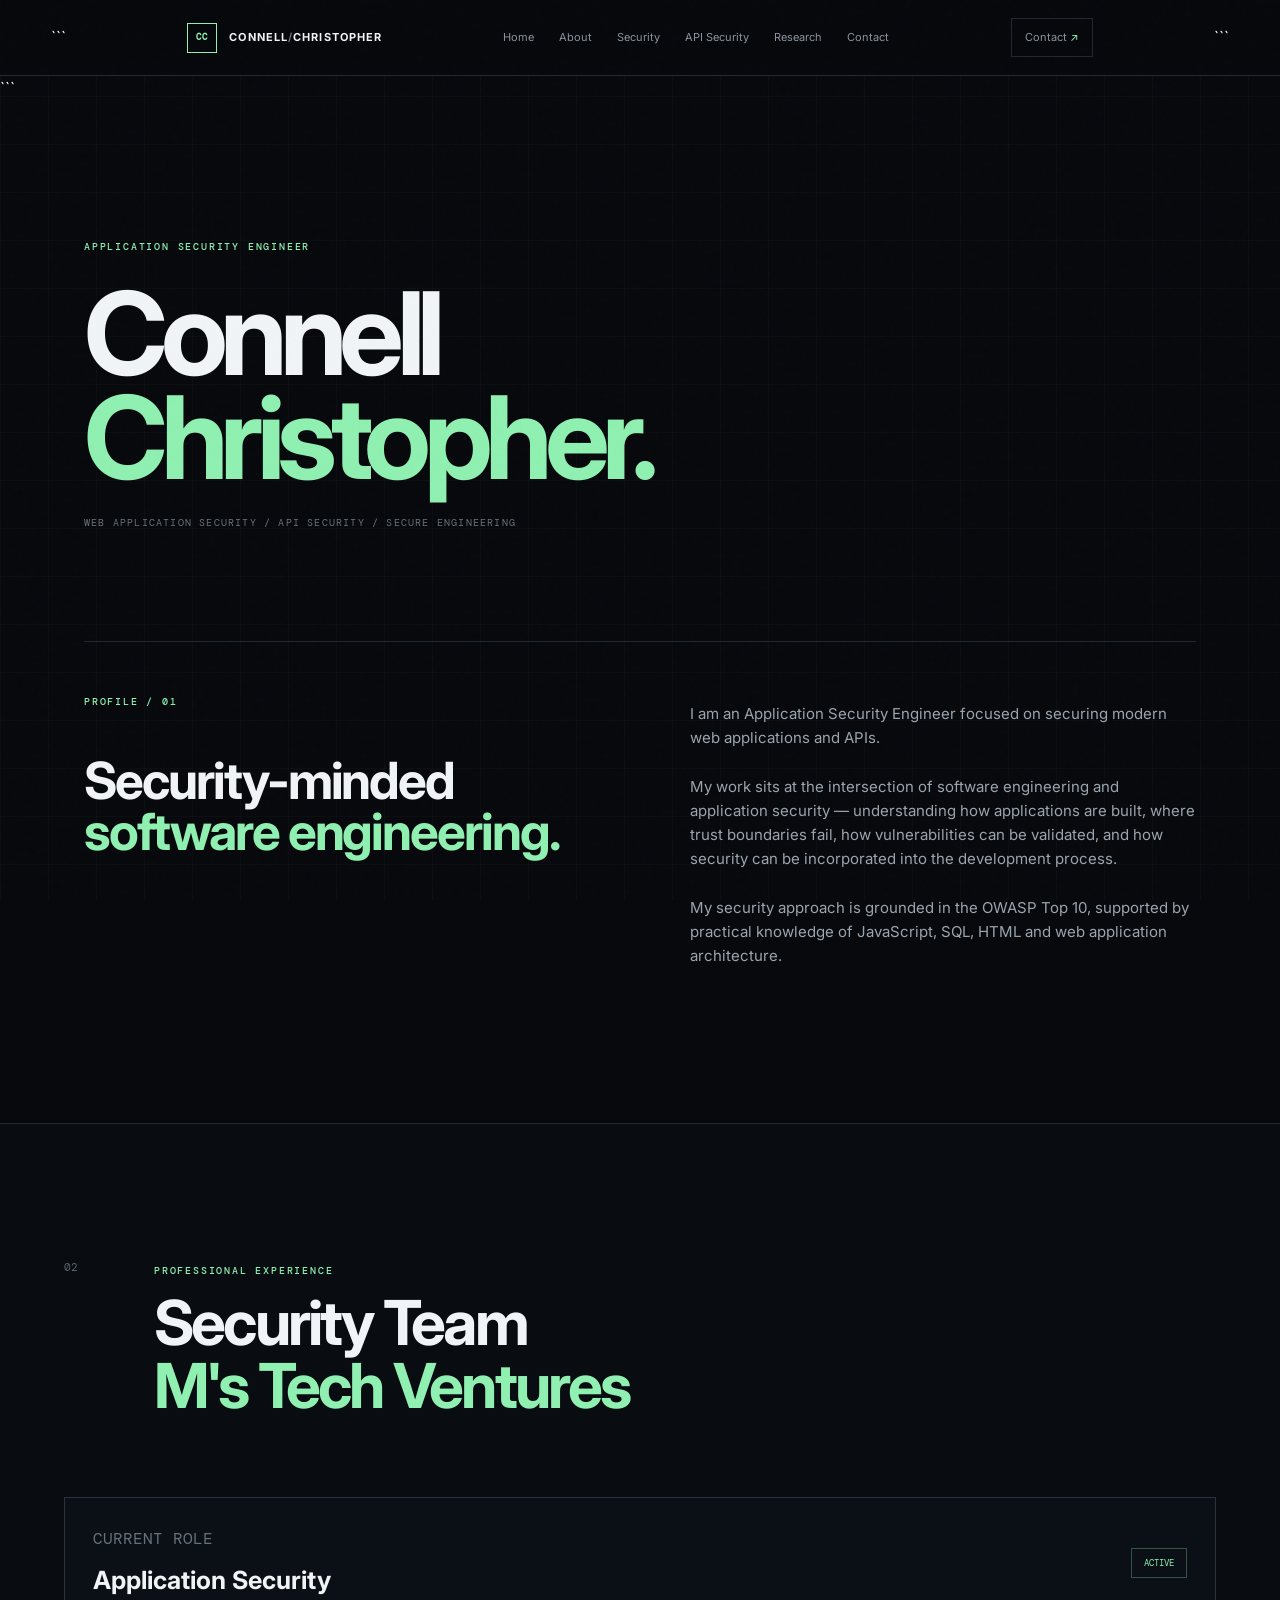
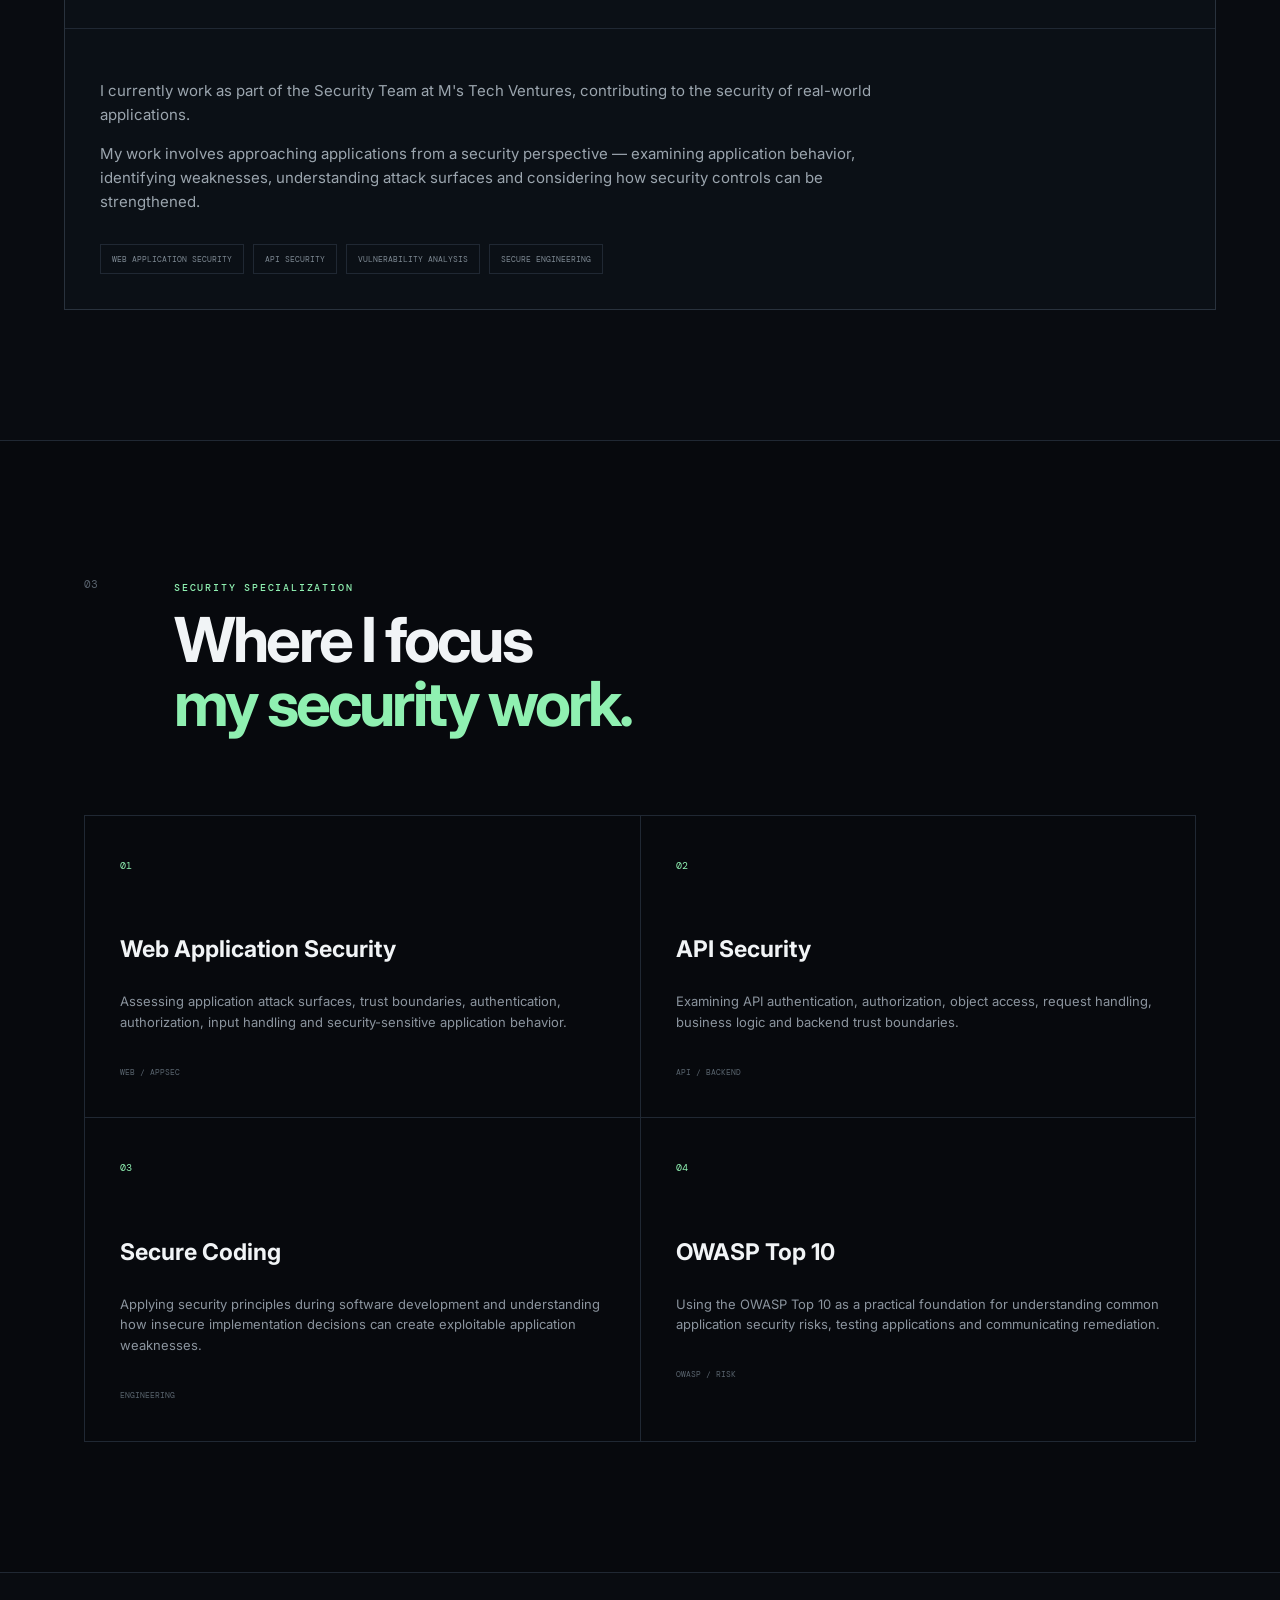
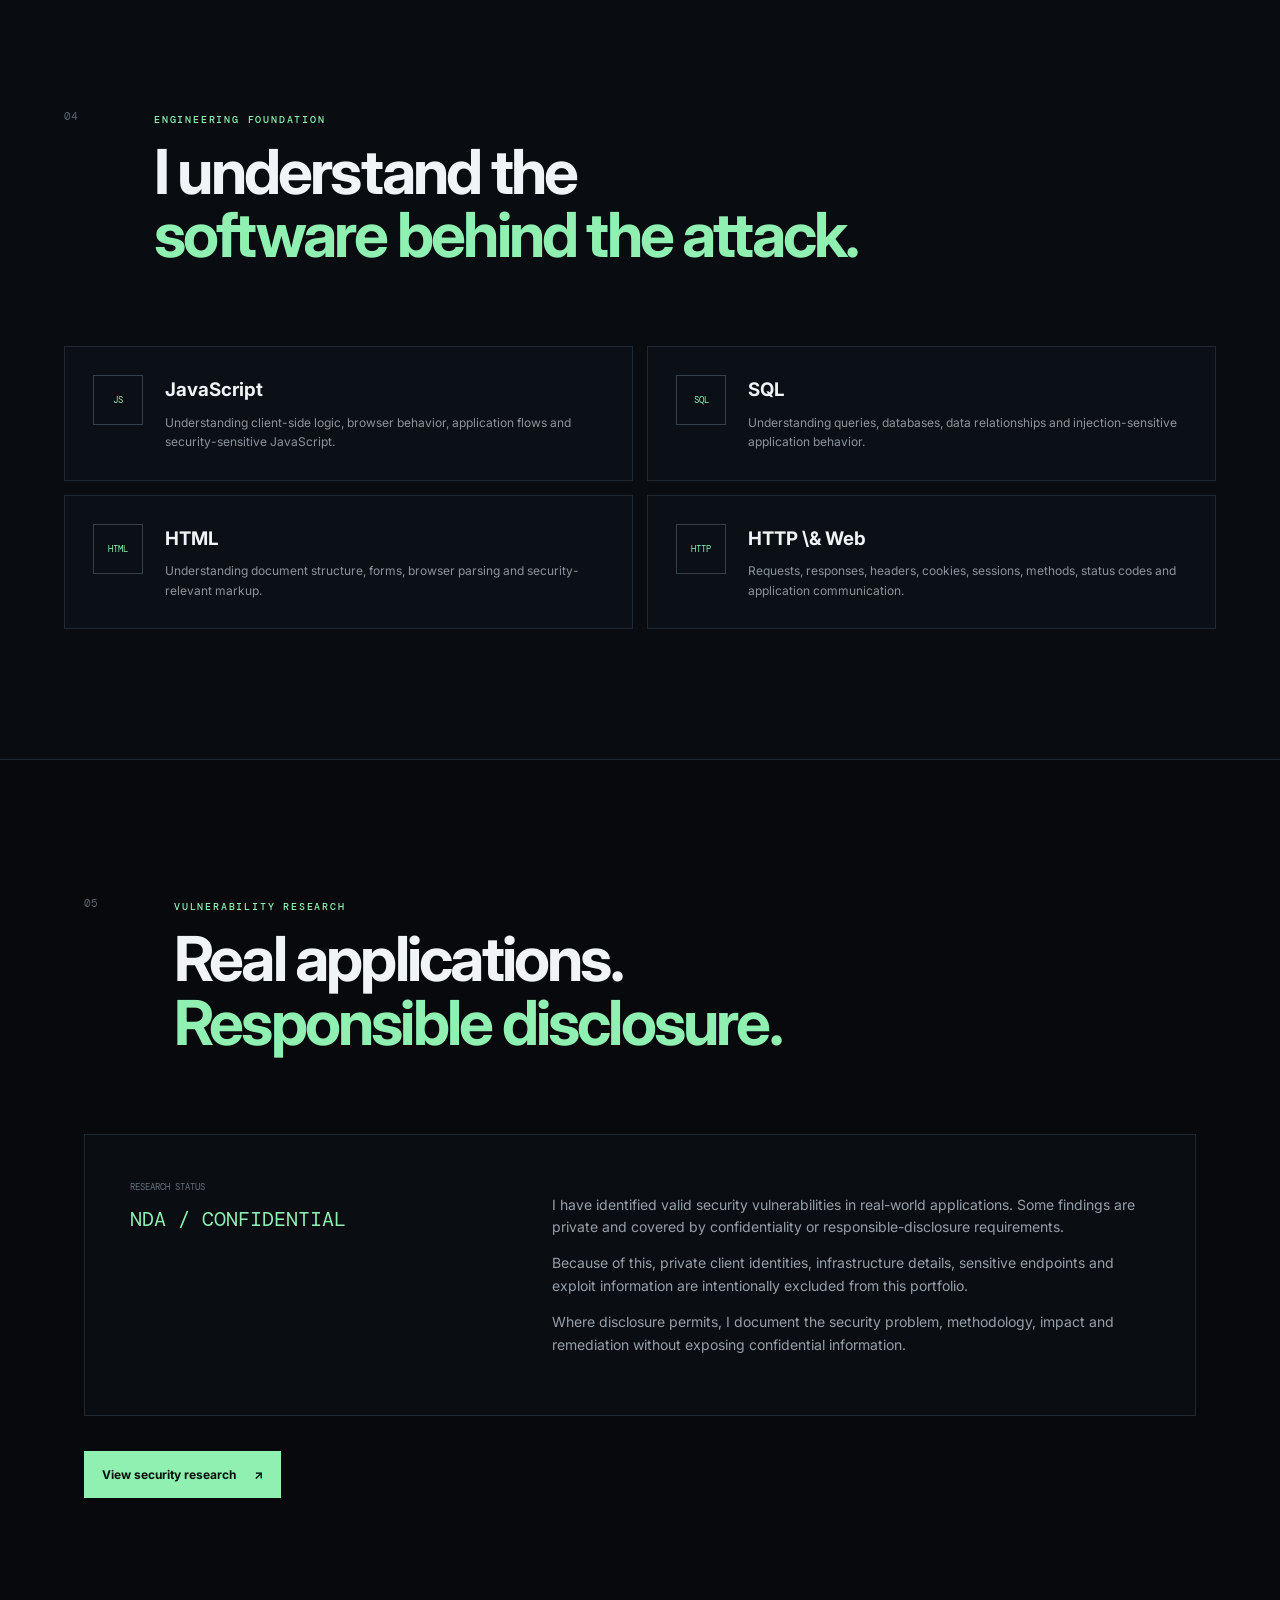
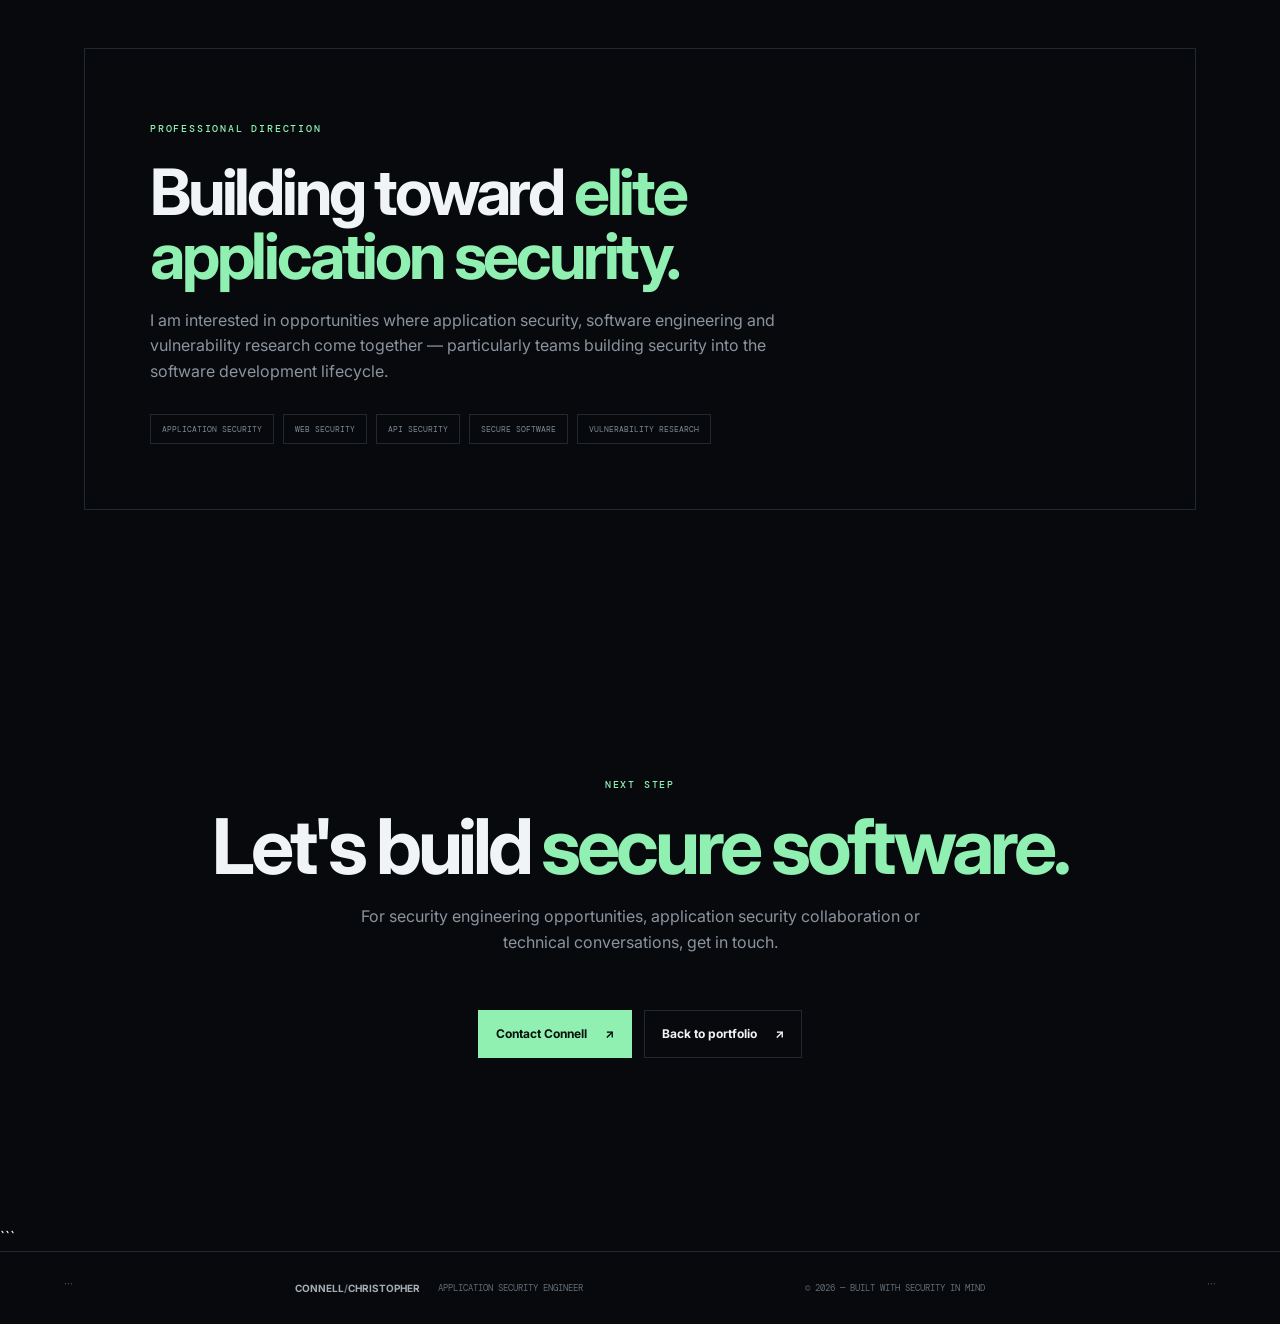
==== about/index.html @ 9f73f706 "Add about page for Connell Christopher This commit adds a new HTML file for the about page, detailin" ====
<!DOCTYPE html>



<html lang="en">

<head>

&#x20; <meta charset="UTF-8">

&#x20; <meta name="viewport" content="width=device-width, initial-scale=1.0">



<meta name="description"

&#x20;    content="Connell Christopher — Application Security Engineer focused on Web Application Security, API Security and Secure Software Engineering.">



&#x20; <title>About — Connell Christopher | Application Security Engineer</title>



&#x20; <link rel="preconnect" href="https://fonts.googleapis.com">

&#x20; <link rel="preconnect" href="https://fonts.gstatic.com" crossorigin>



&#x20; <link href="https://fonts.googleapis.com/css2?family=DM+Mono:wght@400;500\&family=Inter:wght@400;500;600;700;800\&display=swap" rel="stylesheet">



&#x20; <link rel="stylesheet" href="../styles.css">

</head>



<body>



&#x20; <div class="noise"></div>



&#x20; <!-- NAVIGATION -->



&#x20; <header class="nav">



```

<a class="brand" href="../">

&#x20; <span class="brand-mark">CC</span>



&#x20; <span>

&#x20;   CONNELL<span class="muted">/</span>CHRISTOPHER

&#x20; </span>

</a>



<nav>

&#x20; <a href="../">Home</a>

&#x20; <a href="/about/">About</a>

&#x20; <a href="../#security">Security</a>

&#x20; <a href="../#api">API Security</a>

&#x20; <a href="../#research">Research</a>

&#x20; <a href="../#contact">Contact</a>

</nav>



<a class="nav-cta" href="../#contact">

&#x20; Contact <span>↗</span>

</a>

```



&#x20; </header>



&#x20; <main>



```

<!-- PROFILE HERO -->



<section class="section profile-hero">



&#x20; <div class="profile-heading">



&#x20;   <span class="eyebrow">

&#x20;     APPLICATION SECURITY ENGINEER

&#x20;   </span>



&#x20;   <h1>

&#x20;     Connell

&#x20;     <em>Christopher.</em>

&#x20;   </h1>



&#x20;   <p class="profile-role mono">

&#x20;     WEB APPLICATION SECURITY / API SECURITY / SECURE ENGINEERING

&#x20;   </p>



&#x20; </div>





&#x20; <div class="profile-introduction">



&#x20;   <div>

&#x20;     <span class="eyebrow">PROFILE / 01</span>



&#x20;     <h2>

&#x20;       Security-minded

&#x20;       <em>software engineering.</em>

&#x20;     </h2>

&#x20;   </div>



&#x20;   <div class="profile-copy">



&#x20;     <p>

&#x20;       I am an Application Security Engineer focused on

&#x20;       securing modern web applications and APIs.

&#x20;     </p>



&#x20;     <p>

&#x20;       My work sits at the intersection of software engineering

&#x20;       and application security — understanding how applications

&#x20;       are built, where trust boundaries fail, how vulnerabilities

&#x20;       can be validated, and how security can be incorporated

&#x20;       into the development process.

&#x20;     </p>



&#x20;     <p>

&#x20;       My security approach is grounded in the OWASP Top 10,

&#x20;       supported by practical knowledge of JavaScript, SQL,

&#x20;       HTML and web application architecture.

&#x20;     </p>



&#x20;   </div>



&#x20; </div>



</section>





<!-- CURRENT ROLE -->



<section class="section profile-dark">



&#x20; <div class="section-head">



&#x20;   <span class="section-number">02</span>



&#x20;   <div>



&#x20;     <p class="eyebrow">

&#x20;       PROFESSIONAL EXPERIENCE

&#x20;     </p>



&#x20;     <h2>

&#x20;       Security Team

&#x20;       <br>

&#x20;       <em>M's Tech Ventures</em>

&#x20;     </h2>



&#x20;   </div>



&#x20; </div>





&#x20; <div class="experience-card">



&#x20;   <div class="experience-top">



&#x20;     <div>



&#x20;       <span class="mono dim">

&#x20;         CURRENT ROLE

&#x20;       </span>



&#x20;       <h3>

&#x20;         Application Security

&#x20;       </h3>



&#x20;     </div>



&#x20;     <span class="status">

&#x20;       ACTIVE

&#x20;     </span>



&#x20;   </div>





&#x20;   <div class="experience-content">



&#x20;     <p>

&#x20;       I currently work as part of the Security Team at

&#x20;       M's Tech Ventures, contributing to the security of

&#x20;       real-world applications.

&#x20;     </p>



&#x20;     <p>

&#x20;       My work involves approaching applications from a

&#x20;       security perspective — examining application behavior,

&#x20;       identifying weaknesses, understanding attack surfaces

&#x20;       and considering how security controls can be strengthened.

&#x20;     </p>



&#x20;     <div class="experience-focus">



&#x20;       <span>WEB APPLICATION SECURITY</span>

&#x20;       <span>API SECURITY</span>

&#x20;       <span>VULNERABILITY ANALYSIS</span>

&#x20;       <span>SECURE ENGINEERING</span>



&#x20;     </div>



&#x20;   </div>



&#x20; </div>



</section>





<!-- SECURITY FOCUS -->



<section class="section">



&#x20; <div class="section-head">



&#x20;   <span class="section-number">03</span>



&#x20;   <div>



&#x20;     <p class="eyebrow">

&#x20;       SECURITY SPECIALIZATION

&#x20;     </p>



&#x20;     <h2>

&#x20;       Where I focus

&#x20;       <br>

&#x20;       <em>my security work.</em>

&#x20;     </h2>



&#x20;   </div>



&#x20; </div>





&#x20; <div class="focus-grid">



&#x20;   <article class="focus-card">



&#x20;     <span class="focus-number">01</span>



&#x20;     <h3>

&#x20;       Web Application Security

&#x20;     </h3>



&#x20;     <p>

&#x20;       Assessing application attack surfaces, trust boundaries,

&#x20;       authentication, authorization, input handling and

&#x20;       security-sensitive application behavior.

&#x20;     </p>



&#x20;     <span class="mono focus-tag">

&#x20;       WEB / APPSEC

&#x20;     </span>



&#x20;   </article>





&#x20;   <article class="focus-card">



&#x20;     <span class="focus-number">02</span>



&#x20;     <h3>

&#x20;       API Security

&#x20;     </h3>



&#x20;     <p>

&#x20;       Examining API authentication, authorization,

&#x20;       object access, request handling, business logic

&#x20;       and backend trust boundaries.

&#x20;     </p>



&#x20;     <span class="mono focus-tag">

&#x20;       API / BACKEND

&#x20;     </span>



&#x20;   </article>





&#x20;   <article class="focus-card">



&#x20;     <span class="focus-number">03</span>



&#x20;     <h3>

&#x20;       Secure Coding

&#x20;     </h3>



&#x20;     <p>

&#x20;       Applying security principles during software development

&#x20;       and understanding how insecure implementation decisions

&#x20;       can create exploitable application weaknesses.

&#x20;     </p>



&#x20;     <span class="mono focus-tag">

&#x20;       ENGINEERING

&#x20;     </span>



&#x20;   </article>





&#x20;   <article class="focus-card">



&#x20;     <span class="focus-number">04</span>



&#x20;     <h3>

&#x20;       OWASP Top 10

&#x20;     </h3>



&#x20;     <p>

&#x20;       Using the OWASP Top 10 as a practical foundation for

&#x20;       understanding common application security risks,

&#x20;       testing applications and communicating remediation.

&#x20;     </p>



&#x20;     <span class="mono focus-tag">

&#x20;       OWASP / RISK

&#x20;     </span>



&#x20;   </article>



&#x20; </div>



</section>





<!-- ENGINEERING FOUNDATION -->



<section class="section profile-dark">



&#x20; <div class="section-head">



&#x20;   <span class="section-number">04</span>



&#x20;   <div>



&#x20;     <p class="eyebrow">

&#x20;       ENGINEERING FOUNDATION

&#x20;     </p>



&#x20;     <h2>

&#x20;       I understand the

&#x20;       <br>

&#x20;       <em>software behind the attack.</em>

&#x20;     </h2>



&#x20;   </div>



&#x20; </div>





&#x20; <div class="technology-grid">



&#x20;   <div class="technology">



&#x20;     <span class="technology-icon">

&#x20;       JS

&#x20;     </span>



&#x20;     <div>



&#x20;       <h3>JavaScript</h3>



&#x20;       <p>

&#x20;         Understanding client-side logic, browser behavior,

&#x20;         application flows and security-sensitive JavaScript.

&#x20;       </p>



&#x20;     </div>



&#x20;   </div>





&#x20;   <div class="technology">



&#x20;     <span class="technology-icon">

&#x20;       SQL

&#x20;     </span>



&#x20;     <div>



&#x20;       <h3>SQL</h3>



&#x20;       <p>

&#x20;         Understanding queries, databases, data relationships

&#x20;         and injection-sensitive application behavior.

&#x20;       </p>



&#x20;     </div>



&#x20;   </div>





&#x20;   <div class="technology">



&#x20;     <span class="technology-icon">

&#x20;       HTML

&#x20;     </span>



&#x20;     <div>



&#x20;       <h3>HTML</h3>



&#x20;       <p>

&#x20;         Understanding document structure, forms, browser

&#x20;         parsing and security-relevant markup.

&#x20;       </p>



&#x20;     </div>



&#x20;   </div>





&#x20;   <div class="technology">



&#x20;     <span class="technology-icon">

&#x20;       HTTP

&#x20;     </span>



&#x20;     <div>



&#x20;       <h3>HTTP \& Web</h3>



&#x20;       <p>

&#x20;         Requests, responses, headers, cookies, sessions,

&#x20;         methods, status codes and application communication.

&#x20;       </p>



&#x20;     </div>



&#x20;   </div>



&#x20; </div>



</section>





<!-- SECURITY RESEARCH -->



<section class="section">



&#x20; <div class="section-head">



&#x20;   <span class="section-number">05</span>



&#x20;   <div>



&#x20;     <p class="eyebrow">

&#x20;       VULNERABILITY RESEARCH

&#x20;     </p>



&#x20;     <h2>

&#x20;       Real applications.

&#x20;       <br>

&#x20;       <em>Responsible disclosure.</em>

&#x20;     </h2>



&#x20;   </div>



&#x20; </div>





&#x20; <div class="research-profile">



&#x20;   <div>



&#x20;     <span class="research-label mono">

&#x20;       RESEARCH STATUS

&#x20;     </span>



&#x20;     <strong>

&#x20;       NDA / CONFIDENTIAL

&#x20;     </strong>



&#x20;   </div>





&#x20;   <div>



&#x20;     <p>

&#x20;       I have identified valid security vulnerabilities in

&#x20;       real-world applications. Some findings are private and

&#x20;       covered by confidentiality or responsible-disclosure

&#x20;       requirements.

&#x20;     </p>



&#x20;     <p>

&#x20;       Because of this, private client identities, infrastructure

&#x20;       details, sensitive endpoints and exploit information are

&#x20;       intentionally excluded from this portfolio.

&#x20;     </p>



&#x20;     <p>

&#x20;       Where disclosure permits, I document the security problem,

&#x20;       methodology, impact and remediation without exposing

&#x20;       confidential information.

&#x20;     </p>



&#x20;   </div>



&#x20; </div>





&#x20; <a class="button primary" href="../#research">

&#x20;   View security research <span>↗</span>

&#x20; </a>



</section>





<!-- CAREER DIRECTION -->



<section class="section career-section">



&#x20; <div class="career-card">



&#x20;   <span class="eyebrow">

&#x20;     PROFESSIONAL DIRECTION

&#x20;   </span>



&#x20;   <h2>

&#x20;     Building toward

&#x20;     <em>elite application security.</em>

&#x20;   </h2>



&#x20;   <p>

&#x20;     I am interested in opportunities where application security,

&#x20;     software engineering and vulnerability research come together

&#x20;     — particularly teams building security into the software

&#x20;     development lifecycle.

&#x20;   </p>



&#x20;   <div class="career-tags">



&#x20;     <span>APPLICATION SECURITY</span>

&#x20;     <span>WEB SECURITY</span>

&#x20;     <span>API SECURITY</span>

&#x20;     <span>SECURE SOFTWARE</span>

&#x20;     <span>VULNERABILITY RESEARCH</span>



&#x20;   </div>



&#x20; </div>



</section>





<!-- CTA -->



<section class="section profile-contact">



&#x20; <span class="eyebrow">

&#x20;   NEXT STEP

&#x20; </span>



&#x20; <h2>

&#x20;   Let's build

&#x20;   <em>secure software.</em>

&#x20; </h2>



&#x20; <p>

&#x20;   For security engineering opportunities, application security

&#x20;   collaboration or technical conversations, get in touch.

&#x20; </p>



&#x20; <div class="contact-actions">



&#x20;   <a class="button primary" href="../#contact">

&#x20;     Contact Connell <span>↗</span>

&#x20;   </a>



&#x20;   <a class="button ghost" href="../">

&#x20;     Back to portfolio <span>↗</span>

&#x20;   </a>



&#x20; </div>



</section>

```



&#x20; </main>



&#x20; <footer class="footer">



```

<div>

&#x20; <strong>

&#x20;   CONNELL<span class="muted">/</span>CHRISTOPHER

&#x20; </strong>



&#x20; <span class="mono">

&#x20;   APPLICATION SECURITY ENGINEER

&#x20; </span>

</div>



<div class="mono">

&#x20; © 2026 — BUILT WITH SECURITY IN MIND

</div>

```



&#x20; </footer>



</body>

</html>
---- styles.css ----
:root {
    --bg:#07090d;
    --panel:#0c1016;
    --panel2:#10151d;
    --text:#f1f4f6;
    --muted:#8b949e;
    --line:#202833;
    --accent:#8ff0b1;
    --accent2:#b6a1ff;
    --max:1240px;
}

* {
    box-sizing:border-box;
}

html {
    scroll-behavior:smooth;
}

body {
    margin:0;
    background:var(--bg);
    color:var(--text);
    font-family:Inter,system-ui,sans-serif;
    line-height:1.6;
}

body:before {
    content:"";
    position:fixed;
    inset:0;
    background-image:linear-gradient(rgba(255,255,255,.025) 1px,transparent 1px),linear-gradient(90deg,rgba(255,255,255,.025) 1px,transparent 1px);
    background-size:48px 48px;
    pointer-events:none;
    z-index:-2;
}

.noise {
    position:fixed;
    inset:0;
    opacity:.025;
    pointer-events:none;
    z-index:20;
    background-image:url("data:image/svg+xml,%3Csvg viewBox='0 0 180 180' xmlns='http://www.w3.org/2000/svg'%3E%3Cfilter id='n'%3E%3CfeTurbulence type='fractalNoise' baseFrequency='.8' numOctaves='4' stitchTiles='stitch'/%3E%3C/filter%3E%3Crect width='100%25' height='100%25' filter='url(%23n)' opacity='.5'/%3E%3C/svg%3E");
}

.cursor-glow {
    position:fixed;
    width:420px;
    height:420px;
    border-radius:50%;
    background:radial-gradient(circle,rgba(143,240,177,.07),transparent 65%);
    pointer-events:none;
    transform:translate(-50%,-50%);
    z-index:-1;
}

.mono {
    font-family:"DM Mono",monospace;
}

.muted,.dim {
    color:#66717c;
}

.nav {
    height:76px;
    border-bottom:1px solid var(--line);
    display:flex;
    align-items:center;
    justify-content:space-between;
    padding:0 4vw;
    position:sticky;
    top:0;
    background:rgba(7,9,13,.82);
    backdrop-filter:blur(18px);
    z-index:10;
}

.brand {
    display:flex;
    align-items:center;
    gap:12px;
    color:var(--text);
    text-decoration:none;
    font-size:11px;
    letter-spacing:.1em;
    font-weight:700;
}

.brand-mark {
    display:grid;
    place-items:center;
    width:30px;
    height:30px;
    border:1px solid var(--accent);
    color:var(--accent);
    font-family:"DM Mono";
    font-size:9px;
}

.nav nav {
    display:flex;
    gap:25px;
}

.nav nav a,.nav-cta {
    font-size:11px;
    color:var(--muted);
    text-decoration:none;
}

.nav nav a:hover,.nav-cta:hover {
    color:var(--text);
}

.nav-cta {
    border:1px solid var(--line);
    padding:10px 13px;
}

.nav-cta span {
    color:var(--accent);
}

.section {
    max-width:var(--max);
    margin:auto;
    padding:130px 5vw;
}

.hero {
    min-height:calc(100vh - 76px);
    display:grid;
    grid-template-columns:1.1fr .9fr;
    gap:8vw;
    align-items:center;
    padding-top:100px;
}

.eyebrow {
    font:500 10px "DM Mono";
    letter-spacing:.18em;
    color:var(--accent);
    text-transform:uppercase;
}

.pulse,.live i {
    display:inline-block;
    width:7px;
    height:7px;
    border-radius:50%;
    background:var(--accent);
    box-shadow:0 0 14px var(--accent);
    margin-right:8px;
}

.hero h1 {
    font-size:clamp(48px,6.5vw,88px);
    line-height:.98;
    letter-spacing:-.055em;
    margin:24px 0;
}

.hero h1 em,h2 em,h3 em {
    font-style:normal;
    color:var(--accent);
}

.lead {
    font-size:17px;
    color:#aab3bb;
    max-width:690px;
}

.hero-actions,.contact-actions {
    display:flex;
    gap:12px;
    flex-wrap:wrap;
    margin:30px 0;
}

.button {
    display:inline-flex;
    gap:18px;
    align-items:center;
    padding:13px 17px;
    text-decoration:none;
    font-size:12px;
    font-weight:700;
    border:1px solid var(--line);
    transition:.25s;
}

.button.primary {
    background:var(--accent);
    color:#07100a;
    border-color:var(--accent);
}

.button.ghost {
    color:var(--text);
}

.button:hover {
    transform:translateY(-2px);
}

.hero-meta {
    display:flex;
    gap:18px;
    flex-wrap:wrap;
    color:#6f7983;
    font-size:9px;
    border-top:1px solid var(--line);
    padding-top:18px;
}

.system-card {
    border:1px solid #28313c;
    background:linear-gradient(145deg,#10161e,#090c11);
    padding:25px;
    box-shadow:0 25px 80px rgba(0,0,0,.35);
}

.card-top {
    display:flex;
    justify-content:space-between;
    font:9px "DM Mono";
    color:#6d7884;
    border-bottom:1px solid var(--line);
    padding-bottom:16px;
}

.live {
    color:var(--accent);
}

.live i {
    width:5px;
    height:5px;
    margin-right:4px;
}

.system-title {
    font:600 23px "DM Mono";
    margin:30px 0;
}

.meter-row {
    display:flex;
    justify-content:space-between;
    font:9px "DM Mono";
    color:#7f8994;
    margin:17px 0 7px;
}

.meter-row b {
    color:var(--accent);
}

.meter {
    height:3px;
    background:#1d242c;
}

.meter i,.bar i {
    display:block;
    height:100%;
    background:var(--accent);
    box-shadow:0 0 10px rgba(143,240,177,.25);
}

.system-grid {
    display:grid;
    grid-template-columns:1fr 1fr;
    border-top:1px solid var(--line);
    margin-top:28px;
}

.system-grid div {
    padding:16px 0;
    border-bottom:1px solid var(--line);
}

.system-grid div:nth-child(odd) {
    border-right:1px solid var(--line);
    padding-right:12px;
}

.system-grid div:nth-child(even) {
    padding-left:12px;
}

.system-grid small {
    display:block;
    color:#68727d;
    font:8px "DM Mono";
}

.system-grid strong {
    font:11px "DM Mono";
    display:block;
    margin-top:4px;
}

.floating-code {
    background:#0a0d12;
    border:1px solid var(--line);
    padding:15px;
    position:relative;
    left:-50px;
    top:-20px;
    width:calc(100% + 20px);
    font-size:9px;
    line-height:1.8;
    color:#b7c0c9;
    box-shadow:0 15px 50px #000;
}

.floating-code span:not(.dim) {
    color:var(--accent);
}

.ticker {
    max-width:none;
    border-top:1px solid var(--line);
    border-bottom:1px solid var(--line);
    padding:17px 5vw;
    display:flex;
    justify-content:center;
    gap:40px;
    flex-wrap:wrap;
    color:#626c76;
    font-size:9px;
}

.section-head {
    display:grid;
    grid-template-columns:70px 1fr;
    gap:20px;
    margin-bottom:65px;
}

.section-number {
    font:11px "DM Mono";
    color:#58626d;
    padding-top:6px;
}

.section-head h2 {
    font-size:clamp(36px,5vw,62px);
    line-height:1.03;
    letter-spacing:-.045em;
    margin:14px 0;
}

.intro-grid {
    display:grid;
    grid-template-columns:2fr 1fr 1fr 1fr;
    gap:30px;
}

.large-copy {
    font-size:19px;
    color:#b4bdc5;
    max-width:680px;
}

.principle {
    border-left:1px solid var(--line);
    padding-left:20px;
}

.principle span {
    font:10px "DM Mono";
    color:var(--accent);
}

.principle strong {
    display:block;
    margin-top:30px;
    font-size:13px;
}

.principle p {
    font-size:12px;
    color:var(--muted);
}

.owasp-lab {
    margin-top:90px;
    border:1px solid var(--line);
    background:#090c11;
}

.lab-head {
    padding:28px;
    border-bottom:1px solid var(--line);
    display:flex;
    justify-content:space-between;
}

.lab-head h3 {
    font-size:22px;
    margin:7px 0;
}

.owasp-grid {
    display:grid;
    grid-template-columns:repeat(2,1fr);
    border-bottom:1px solid var(--line);
}

.risk {
    background:none;
    color:#a5afb8;
    border:0;
    border-right:1px solid var(--line);
    border-bottom:1px solid var(--line);
    padding:17px;
    text-align:left;
    font:11px "DM Mono";
    cursor:pointer;
}

.risk span {
    color:#56616c;
    margin-right:15px;
}

.risk.active,.risk:hover {
    color:var(--text);
    background:#0f151b;
}

.risk.active span {
    color:var(--accent);
}

.lab-detail {
    padding:32px;
}

.detail-code {
    color:var(--accent);
    font-size:9px;
}

.lab-detail h4 {
    font-size:27px;
    margin:10px 0;
}

.lab-detail p {
    color:var(--muted);
    max-width:700px;
}

.flow {
    display:flex;
    align-items:center;
    gap:16px;
    flex-wrap:wrap;
    margin-top:25px;
    font-size:9px;
    color:#8d98a2;
}

.flow b {
    color:var(--accent);
}

.dark-section {
    max-width:none;
    background:#090c11;
    border-top:1px solid var(--line);
    border-bottom:1px solid var(--line);
}

.dark-section>* {
    max-width:var(--max);
    margin-left:auto;
    margin-right:auto;
}

.api-layout {
    display:grid;
    grid-template-columns:1.2fr .8fr;
    gap:70px;
    align-items:center;
}

.api-terminal {
    border:1px solid #28313b;
    background:#06080b;
    box-shadow:0 30px 90px #000;
}

.terminal-bar {
    height:38px;
    border-bottom:1px solid var(--line);
    display:flex;
    align-items:center;
    gap:6px;
    padding:0 14px;
}

.terminal-bar span {
    width:7px;
    height:7px;
    border-radius:50%;
    background:#3a434d;
}

.terminal-bar b {
    margin-left:10px;
    color:#606a75;
    font:9px "DM Mono";
    font-weight:400;
}

.api-terminal pre {
    margin:0;
    padding:28px;
    font-size:10px;
    line-height:1.8;
    overflow:auto;
}

.purple {
    color:var(--accent2);
}

.key {
    color:#c9d8ff;
}

.str {
    color:#d9b9ff;
}

.ok {
    color:var(--accent);
}

.api-copy h3 {
    font-size:32px;
    line-height:1.1;
}

.api-copy p {
    color:var(--muted);
}

.check-list {
    padding:0;
    list-style:none;
}

.check-list li {
    border-bottom:1px solid var(--line);
    padding:12px 0;
    font-size:12px;
}

.check-list li:before {
    content:"✓";
    color:var(--accent);
    font-family:"DM Mono";
    margin-right:12px;
}

.architecture {
    display:flex;
    align-items:center;
    justify-content:space-between;
    gap:10px;
    margin-top:80px;
    overflow:auto;
    padding-bottom:10px;
}

.arch-node {
    min-width:130px;
    border:1px solid var(--line);
    padding:18px;
    font:10px "DM Mono";
    background:#0d1218;
}

.arch-node small {
    display:block;
    color:#626d77;
    font-size:8px;
    margin-top:6px;
}

.architecture>i {
    color:var(--accent);
    font-style:normal;
}

.research-intro {
    display:grid;
    grid-template-columns:2fr 1fr;
    gap:80px;
    align-items:center;
}

.nda-badge {
    border:1px solid #2a343f;
    padding:25px;
    text-align:center;
}

.nda-badge span {
    font:9px "DM Mono";
    color:#65717c;
}

.nda-badge strong {
    display:block;
    font:22px "DM Mono";
    margin:10px 0;
    color:var(--accent);
}

.nda-badge small {
    color:#707b85;
}

.research-grid {
    display:grid;
    grid-template-columns:repeat(3,1fr);
    gap:1px;
    background:var(--line);
    margin-top:60px;
    border:1px solid var(--line);
}

.research-card {
    background:var(--bg);
    padding:28px;
    min-height:230px;
}

.research-card span {
    font:9px "DM Mono";
    color:#5c6771;
}

.research-card h3 {
    margin-top:45px;
    font-size:18px;
}

.research-card p {
    font-size:12px;
    color:var(--muted);
}

.research-card small {
    font:8px "DM Mono";
    color:var(--accent);
}

.engineering-section {
    background:linear-gradient(180deg,#0a0e13,#07090d);
}

.stack-grid {
    display:grid;
    grid-template-columns:repeat(4,1fr);
    gap:14px;
}

.stack-card {
    border:1px solid var(--line);
    padding:25px;
    background:#0b0f15;
}

.stack-icon {
    display:grid;
    place-items:center;
    width:45px;
    height:45px;
    border:1px solid #34404c;
    color:var(--accent);
    font:10px "DM Mono";
}

.stack-card h3 {
    margin:25px 0 8px;
}

.stack-card p {
    font-size:12px;
    color:var(--muted);
    min-height:90px;
}

.bar {
    height:2px;
    background:#1b232b;
}

.engineering-note {
    margin-top:60px;
    border-top:1px solid var(--line);
    border-bottom:1px solid var(--line);
    padding:50px 0;
}

.engineering-note h3 {
    font-size:34px;
    line-height:1.1;
}

.engineering-note p {
    color:var(--muted);
    max-width:650px;
}

.case-grid {
    display:grid;
    grid-template-columns:repeat(3,1fr);
    gap:15px;
}

.case {
    border:1px solid var(--line);
    padding:25px;
    background:#0b0f14;
}

.case-top {
    display:flex;
    justify-content:space-between;
    font:8px "DM Mono";
    color:#68737d;
}

.case-top b {
    color:#c1a56d;
}

.case h3 {
    font-size:20px;
    margin-top:55px;
}

.case p {
    font-size:12px;
    color:var(--muted);
    min-height:95px;
}

.case-result {
    border-top:1px solid var(--line);
    display:grid;
    grid-template-columns:1fr 1fr;
    padding-top:14px;
    gap:7px;
}

.case-result span {
    font:8px "DM Mono";
    color:#59646e;
}

.case-result strong {
    font:9px "DM Mono";
    text-align:right;
}

.about-section {
    padding-top:20px;
}

.about-panel {
    border:1px solid var(--line);
    padding:55px;
    display:grid;
    grid-template-columns:1fr 1fr;
    gap:80px;
    background:linear-gradient(120deg,#0d131a,#080b0f);
}

.about-panel h2 {
    font-size:38px;
    line-height:1.1;
}

.about-panel p {
    color:#9aa4ad;
    font-size:15px;
    align-self:end;
}

.contact-section {
    min-height:75vh;
    display:grid;
    place-items:center;
    text-align:center;
}

.contact-wrap {
    max-width:850px;
}

.contact-wrap h2 {
    font-size:clamp(44px,6vw,78px);
    line-height:1;
    letter-spacing:-.05em;
    margin:20px 0;
}

.contact-wrap p {
    color:var(--muted);
    max-width:600px;
    margin:auto;
}

.contact-actions {
    justify-content:center;
}

.footer {
    border-top:1px solid var(--line);
    padding:28px 5vw;
    display:flex;
    justify-content:space-between;
    gap:20px;
    color:#626c76;
    font-size:9px;
}

.footer div {
    display:flex;
    gap:18px;
    align-items:center;
}

.footer strong {
    color:#a5adb5;
    font-size:10px;
}

@media(max-width:900px) {
    .nav nav {
        display:none;
    }
    .hero,.api-layout,.research-intro,.about-panel {
        grid-template-columns:1fr;
    }
    .hero {
        padding-top:70px;
    }
    .hero-system {
        margin-top:30px;
    }
    .intro-grid {
        grid-template-columns:1fr 1fr;
    }
    .stack-grid {
        grid-template-columns:1fr 1fr;
    }
    .research-grid,.case-grid {
        grid-template-columns:1fr 1fr;
    }
    .about-panel {
        gap:20px;
    }
    .architecture {
        justify-content:flex-start;
    }
    .section {
        padding-top:90px;
        padding-bottom:90px;
    }
}

@media(max-width:600px) {
    .nav {
        padding:0 18px;
    }
    .nav-cta {
        display:none;
    }
    .section {
        padding-left:20px;
        padding-right:20px;
    }
    .hero h1 {
        font-size:48px;
    }
    .intro-grid,.stack-grid,.research-grid,.case-grid {
        grid-template-columns:1fr;
    }
    .section-head {
        grid-template-columns:40px 1fr;
    }
    .owasp-grid {
        grid-template-columns:1fr;
    }
    .floating-code {
        left:0;
        width:100%;
        top:0;
    }
    .footer {
        flex-direction:column;
    }
    .footer div {
        flex-direction:column;
        align-items:flex-start;
    }
    .hero-meta {
        gap:10px;
    }
    .contact-wrap h2 {
        font-size:45px;
    }
}

.reveal {
    opacity:0;
    transform:translateY(18px);
    transition:opacity .7s ease,transform .7s ease;
}

.reveal.visible {
    opacity:1;
    transform:none;
}





/* EXPLORE CAPABILITIES */

.profile-hero {

min-height: 80vh;

display: flex;

flex-direction: column;

justify-content: center;

}



.profile-heading h1 {

font-size: clamp(60px, 9vw, 120px);

line-height: .9;

letter-spacing: -.065em;

margin: 25px 0;

}



.profile-heading h1 em {

display: block;

color: var(--accent);

font-style: normal;

}



.profile-role {

color: #68737d;

font-size: 10px;

letter-spacing: .12em;

}



.profile-introduction {

display: grid;

grid-template-columns: 1fr 1fr;

gap: 100px;

margin-top: 100px;

padding-top: 45px;

border-top: 1px solid var(--line);

}



.profile-introduction h2 {

font-size: clamp(35px, 4vw, 55px);

line-height: 1;

letter-spacing: -.04em;

}



.profile-copy {

color: #9ba5ae;

font-size: 15px;

}



.profile-copy p {

margin-bottom: 25px;

}



.profile-dark {

max-width: none;

background: #090c11;

border-top: 1px solid var(--line);

border-bottom: 1px solid var(--line);

}



.profile-dark > \* {

max-width: var(--max);

}



.experience-card {

max-width: var(--max);

margin: auto;

border: 1px solid #29323d;

background: #0b1016;

}



.experience-top {

display: flex;

justify-content: space-between;

align-items: center;

padding: 28px;

border-bottom: 1px solid var(--line);

}



.experience-top h3 {

font-size: 25px;

margin: 8px 0 0;

}



.status {

color: var(--accent);

border: 1px solid rgba(143,240,177,.3);

padding: 8px 12px;

font: 9px "DM Mono";

}



.experience-content {

padding: 35px;

max-width: 850px;

}



.experience-content p {

color: #9ba5ae;

font-size: 15px;

}



.experience-focus,

.career-tags {

display: flex;

flex-wrap: wrap;

gap: 9px;

margin-top: 30px;

}



.experience-focus span,

.career-tags span {

border: 1px solid var(--line);

padding: 9px 11px;

color: #7d8892;

font: 8px "DM Mono";

}



.focus-grid {

display: grid;

grid-template-columns: repeat(2, 1fr);

gap: 1px;

background: var(--line);

border: 1px solid var(--line);

}



.focus-card {

background: var(--bg);

padding: 35px;

min-height: 290px;

}



.focus-number {

color: var(--accent);

font: 10px "DM Mono";

}



.focus-card h3 {

font-size: 23px;

margin-top: 55px;

}



.focus-card p {

color: var(--muted);

font-size: 13px;

max-width: 500px;

}



.focus-tag {

display: inline-block;

margin-top: 20px;

color: #59646e;

font-size: 8px;

}



.technology-grid {

max-width: var(--max);

margin: auto;

display: grid;

grid-template-columns: repeat(2, 1fr);

gap: 14px;

}



.technology {

display: flex;

gap: 22px;

padding: 28px;

border: 1px solid var(--line);

background: #0b1016;

}



.technology-icon {

flex-shrink: 0;

width: 50px;

height: 50px;

display: grid;

place-items: center;

border: 1px solid #34404b;

color: var(--accent);

font: 9px "DM Mono";

}



.technology h3 {

margin: 0 0 8px;

}



.technology p {

margin: 0;

color: var(--muted);

font-size: 12px;

}



.research-profile {

display: grid;

grid-template-columns: .7fr 1.3fr;

gap: 100px;

padding: 45px;

border: 1px solid var(--line);

background: #0a0e13;

margin-bottom: 35px;

}



.research-label {

display: block;

color: #65717c;

font-size: 9px;

margin-bottom: 12px;

}



.research-profile strong {

font: 20px "DM Mono";

color: var(--accent);

}



.research-profile p {

color: #969fa8;

font-size: 14px;

}



.career-section {

padding-top: 20px;

}



.career-card {

padding: 65px;

border: 1px solid var(--line);

background:

radial-gradient(

circle at 90% 10%,

rgba(143,240,177,.08),

transparent 35%

),

\#0b1016;

}



.career-card h2 {

max-width: 800px;

font-size: clamp(38px, 5vw, 65px);

line-height: 1;

letter-spacing: -.05em;

margin: 20px 0;

}



.career-card h2 em {

color: var(--accent);

font-style: normal;

}



.career-card > p {

max-width: 680px;

color: var(--muted);

}



.profile-contact {

min-height: 65vh;

text-align: center;

display: grid;

place-items: center;

align-content: center;

}



.profile-contact h2 {

font-size: clamp(45px, 6vw, 80px);

line-height: .95;

letter-spacing: -.055em;

margin: 20px 0;

}



.profile-contact h2 em {

color: var(--accent);

font-style: normal;

}



.profile-contact > p {

color: var(--muted);

max-width: 600px;

margin: 0 auto 25px;

}



.profile-contact .contact-actions {

justify-content: center;

}



@media (max-width: 800px) {



.profile-introduction,

.research-profile,

.technology-grid {

grid-template-columns: 1fr;

gap: 40px;

}



.focus-grid {

grid-template-columns: 1fr;

}



.career-card {

padding: 35px 25px;

}



}



@media (max-width: 600px) {



.profile-heading h1 {

font-size: 60px;

}



.experience-top {

align-items: flex-start;

gap: 20px;

}



.experience-content {

padding: 25px;

}



.research-profile {

padding: 25px;

}



}


/* OPPORTUNITY */

.opportunity-hero {
min-height: 85vh;
display: flex;
flex-direction: column;
justify-content: center;
}

.opportunity-eyebrow {
display: flex;
align-items: center;
gap: 25px;
margin-bottom: 30px;
}

.opportunity-status {
color: var(--accent);
font-size: 8px;
letter-spacing: .08em;
}

.opportunity-hero h1 {
max-width: 1050px;
font-size: clamp(60px, 9vw, 125px);
line-height: .88;
letter-spacing: -.07em;
margin: 0;
}

.opportunity-hero h1 em {
color: var(--accent);
font-style: normal;
}

.opportunity-intro {
max-width: 680px;
margin: 45px 0 30px;
color: #8d98a2;
font-size: 17px;
line-height: 1.7;
}

.opportunity-specialization {
display: flex;
flex-wrap: wrap;
gap: 8px;
}

.opportunity-specialization span {
border: 1px solid var(--line);
padding: 9px 11px;
color: #66727d;
font: 8px "DM Mono";
}

.opportunity-grid {
display: grid;
grid-template-columns: repeat(2, 1fr);
gap: 1px;
background: var(--line);
border: 1px solid var(--line);
}

.opportunity-card {
position: relative;
display: grid;
grid-template-columns: 35px 1fr 30px;
gap: 20px;
min-height: 300px;
padding: 35px;
background: var(--bg);
transition: background .3s ease;
}

.opportunity-card:hover {
background: #0c1117;
}

.opportunity-number {
color: var(--accent);
font: 9px "DM Mono";
}

.card-label {
color: #59646e;
font-size: 8px;
}

.opportunity-card h3 {
margin: 55px 0 15px;
font-size: 25px;
letter-spacing: -.02em;
}

.opportunity-card p {
max-width: 460px;
color: var(--muted);
font-size: 13px;
line-height: 1.7;
}

.card-arrow {
color: #59646e;
transition: color .3s ease, transform .3s ease;
}

.opportunity-card:hover .card-arrow {
color: var(--accent);
transform: translate(3px, -3px);
}

.opportunity-dark {
max-width: none;
background: #090d12;
border-top: 1px solid var(--line);
border-bottom: 1px solid var(--line);
}

.opportunity-dark > * {
max-width: var(--max);
}

.context-layout {
max-width: var(--max);
margin: auto;
display: grid;
grid-template-columns: .65fr 1.35fr;
gap: 100px;
}

.context-role {
padding: 35px;
border: 1px solid #29323d;
background: #0b1016;
}

.context-role > span {
color: #59646e;
font-size: 8px;
}

.context-role h3 {
margin: 50px 0 4px;
font-size: 27px;
}

.context-role strong {
color: var(--accent);
font: 14px "DM Mono";
}

.context-line {
display: block;
width: 100%;
height: 1px;
background: var(--line);
margin: 30px 0 20px;
}

.context-role p {
color: #59646e;
font-size: 8px;
}

.context-copy {
color: #929da6;
font-size: 15px;
line-height: 1.8;
}

.context-copy p {
margin-bottom: 25px;
}

.capability-list {
border-top: 1px solid var(--line);
}

.capability-row {
display: grid;
grid-template-columns: 50px .8fr 1.2fr;
gap: 30px;
align-items: center;
padding: 30px 0;
border-bottom: 1px solid var(--line);
}

.capability-row > span {
color: var(--accent);
font-size: 9px;
}

.capability-row strong {
font-size: 18px;
}

.capability-row p {
margin: 0;
color: var(--muted);
font-size: 12px;
line-height: 1.7;
}

.opportunity-contact {
min-height: 75vh;
text-align: center;
display: flex;
flex-direction: column;
align-items: center;
justify-content: center;
}

.opportunity-contact h2 {
margin: 25px 0;
font-size: clamp(50px, 7vw, 95px);
line-height: .9;
letter-spacing: -.065em;
}

.opportunity-contact h2 em {
color: var(--accent);
font-style: normal;
}

.opportunity-contact > p {
max-width: 650px;
color: var(--muted);
font-size: 14px;
line-height: 1.8;
}

.opportunity-contact .contact-actions {
justify-content: center;
margin-top: 15px;
}

.contact-note {
display: flex;
flex-direction: column;
gap: 8px;
margin-top: 55px;
}

.contact-note .mono {
color: #59646e;
font-size: 8px;
}

.contact-note strong {
color: #9aa5ae;
font: 13px "DM Mono";
}

@media (max-width: 800px) {

.opportunity-grid {
grid-template-columns: 1fr;
}

.context-layout {
grid-template-columns: 1fr;
gap: 40px;
}

.capability-row {
grid-template-columns: 35px 1fr;
}

.capability-row p {
grid-column: 2;
}

}

@media (max-width: 600px) {

.opportunity-eyebrow {
align-items: flex-start;
flex-direction: column;
gap: 12px;
}

.opportunity-hero h1 {
font-size: 58px;
}

.opportunity-card {
grid-template-columns: 25px 1fr;
padding: 25px;
}

.card-arrow {
display: none;
}

.capability-row {
grid-template-columns: 25px 1fr;
gap: 15px;
}

.capability-row p {
grid-column: 2;
}

}
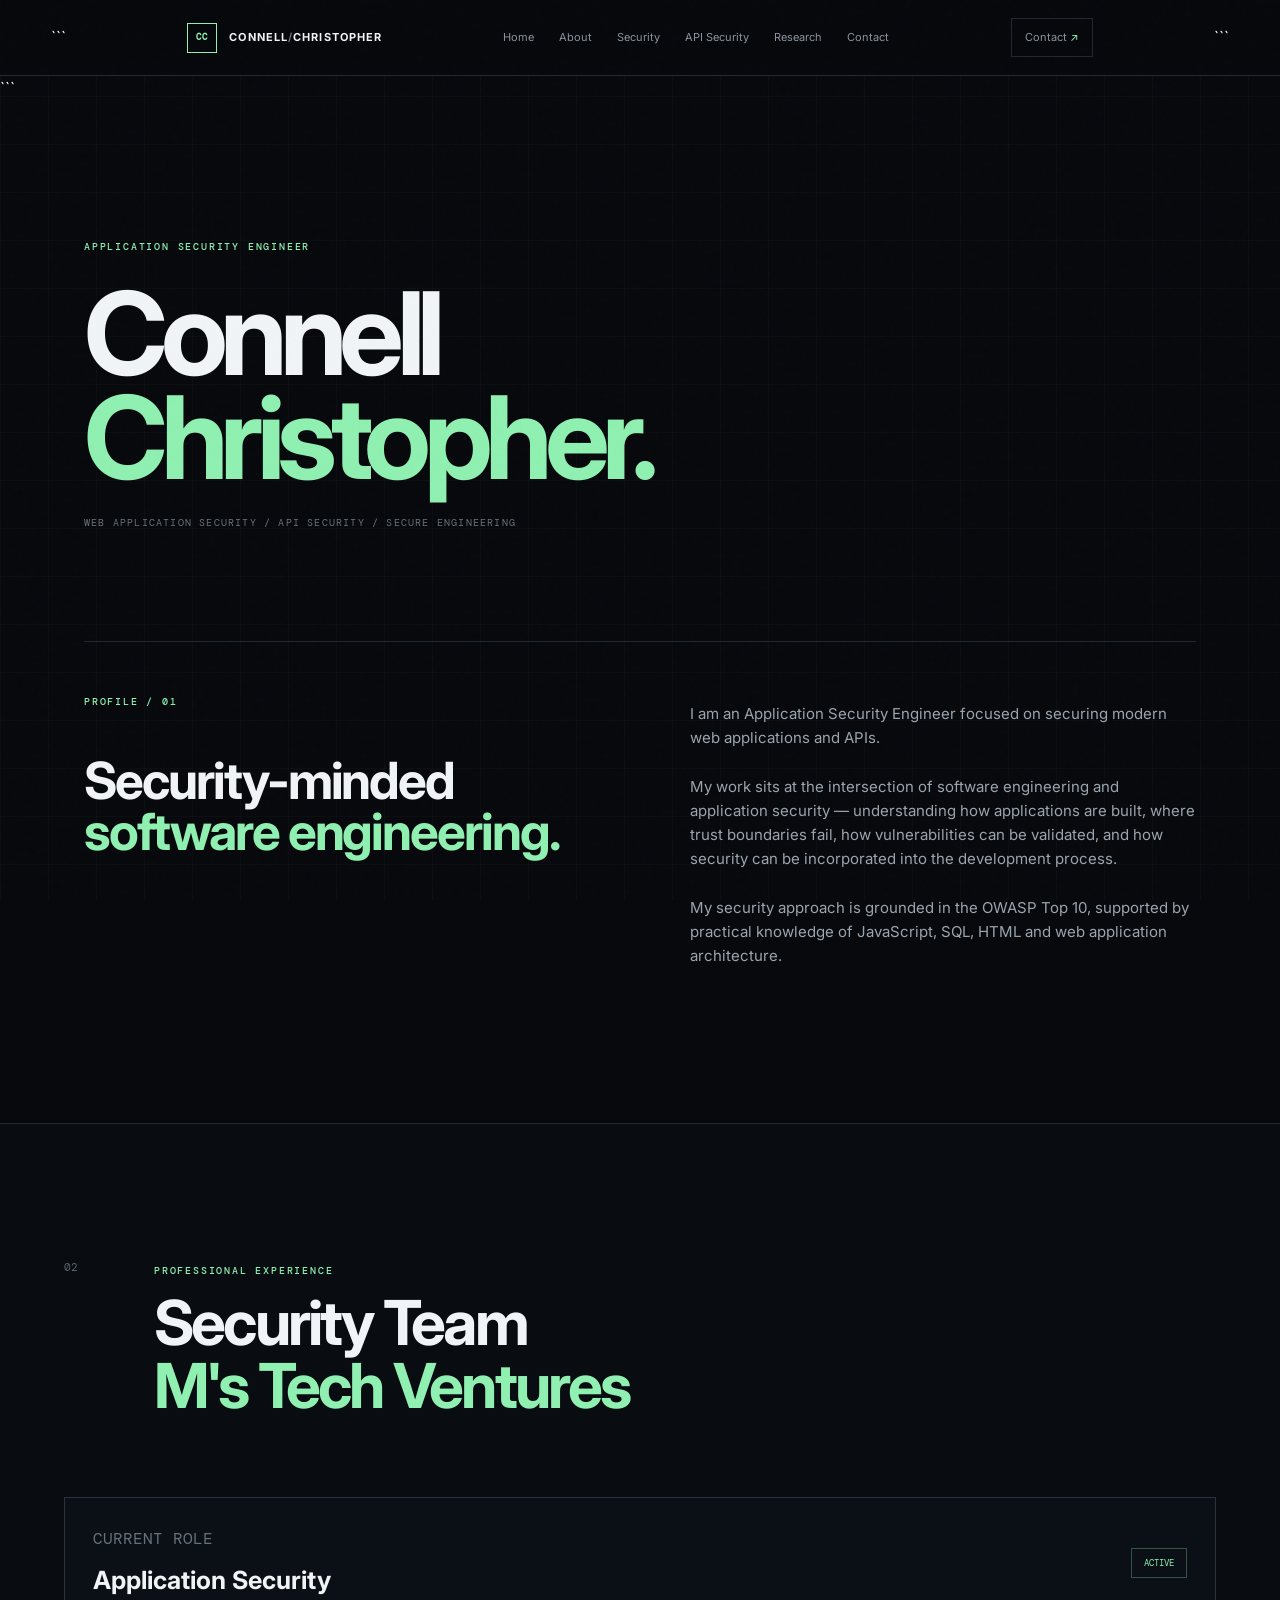
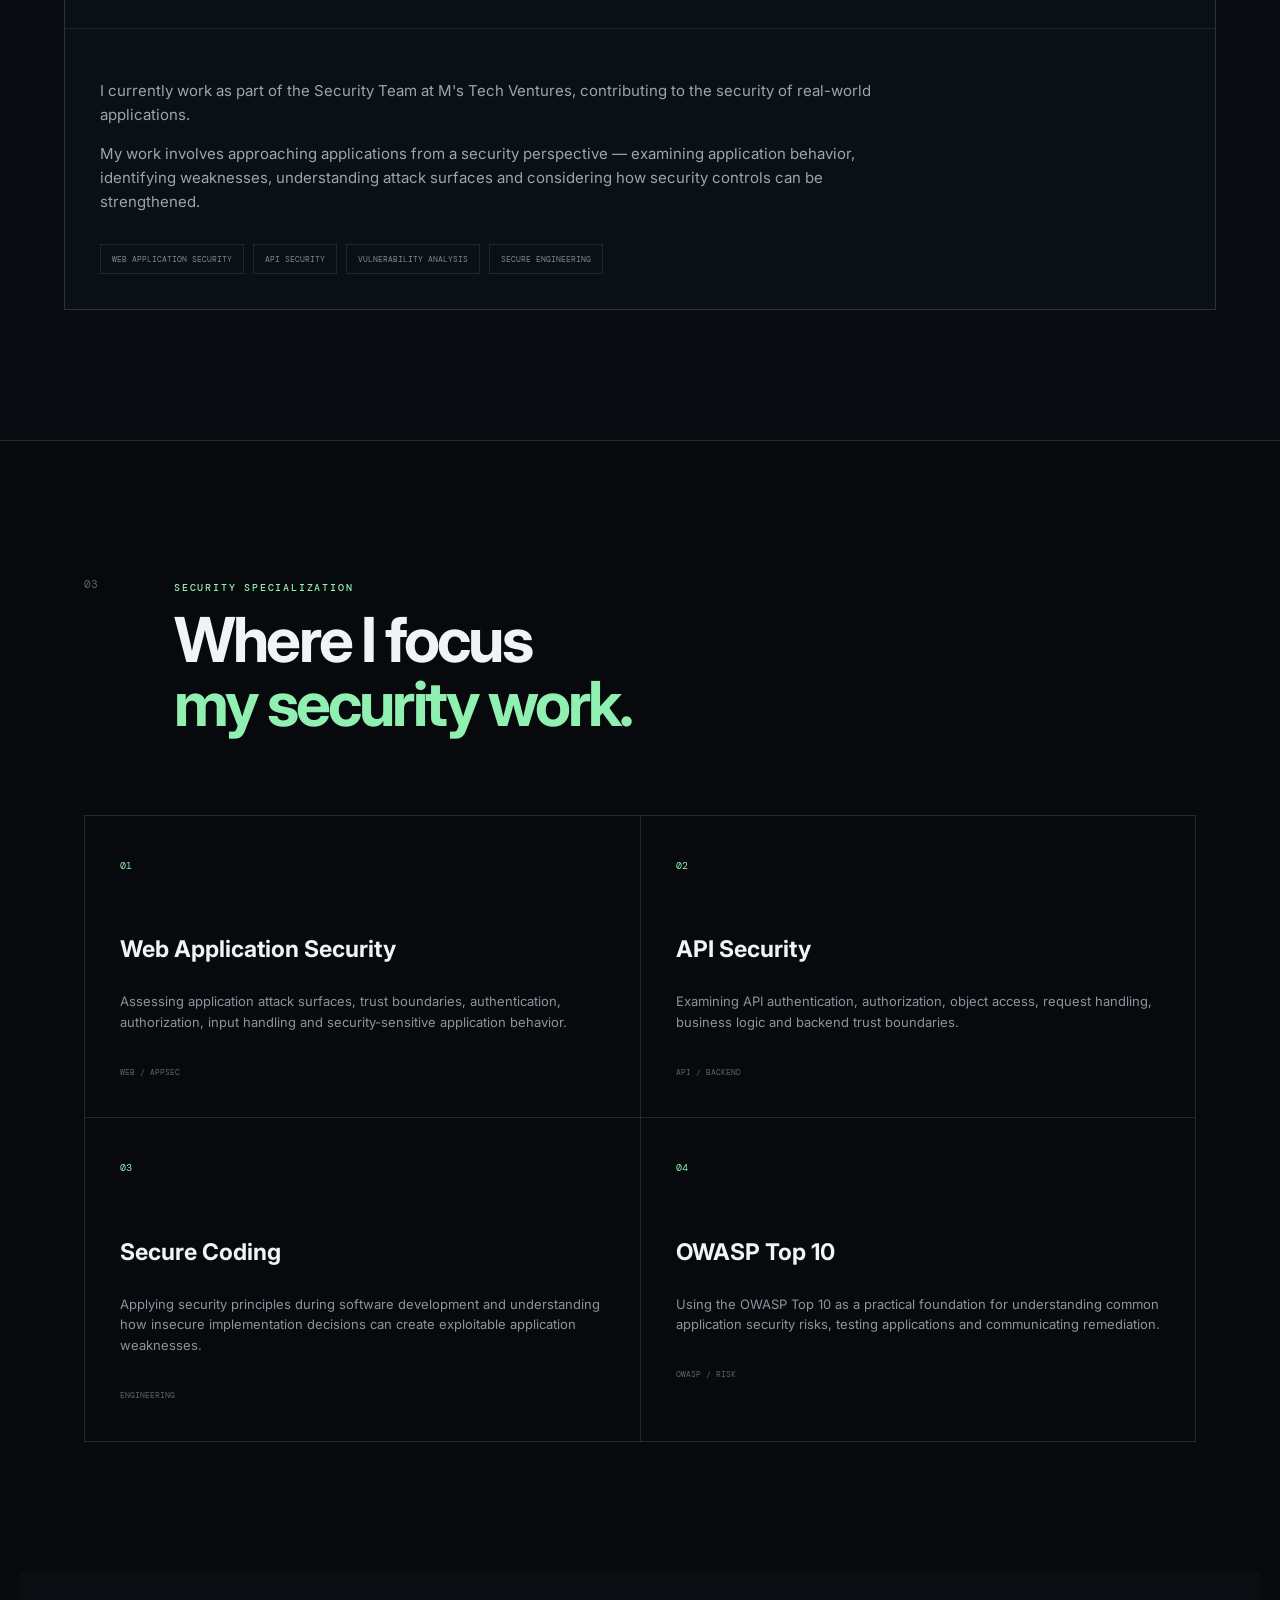
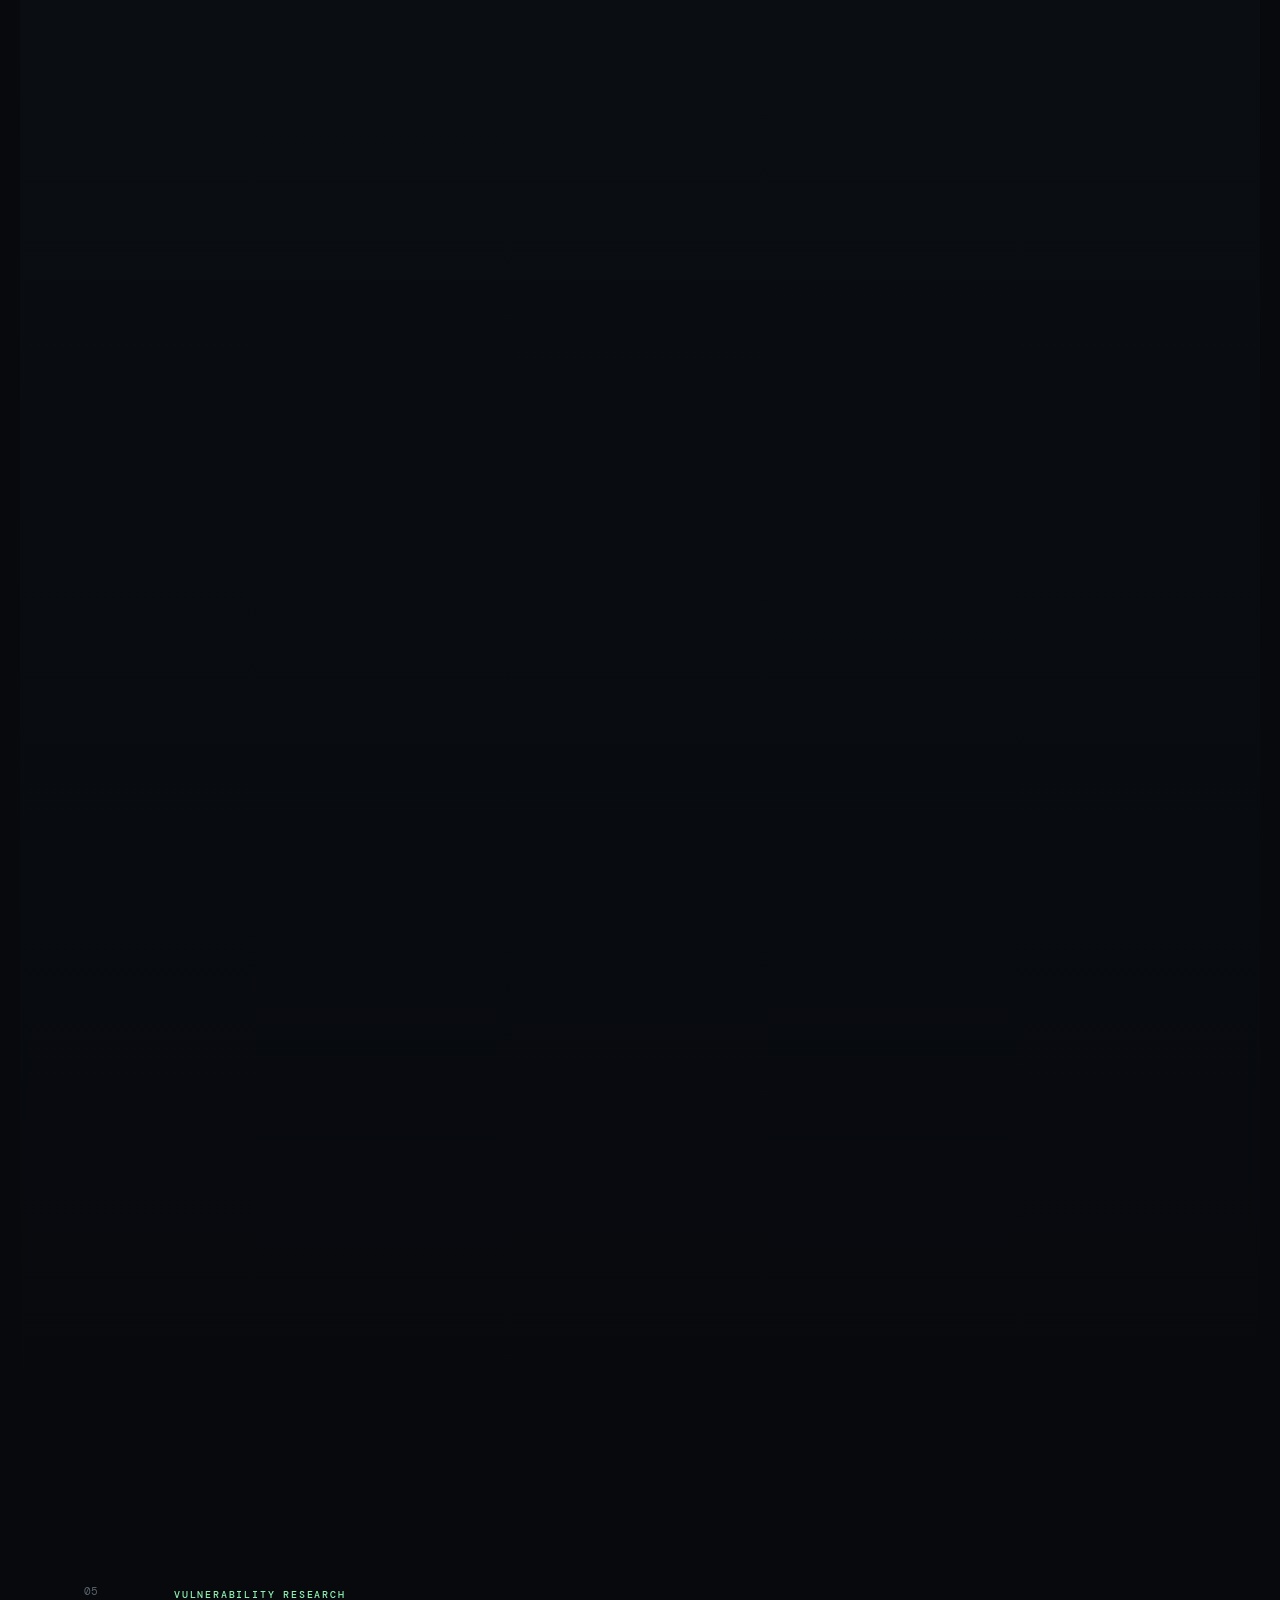
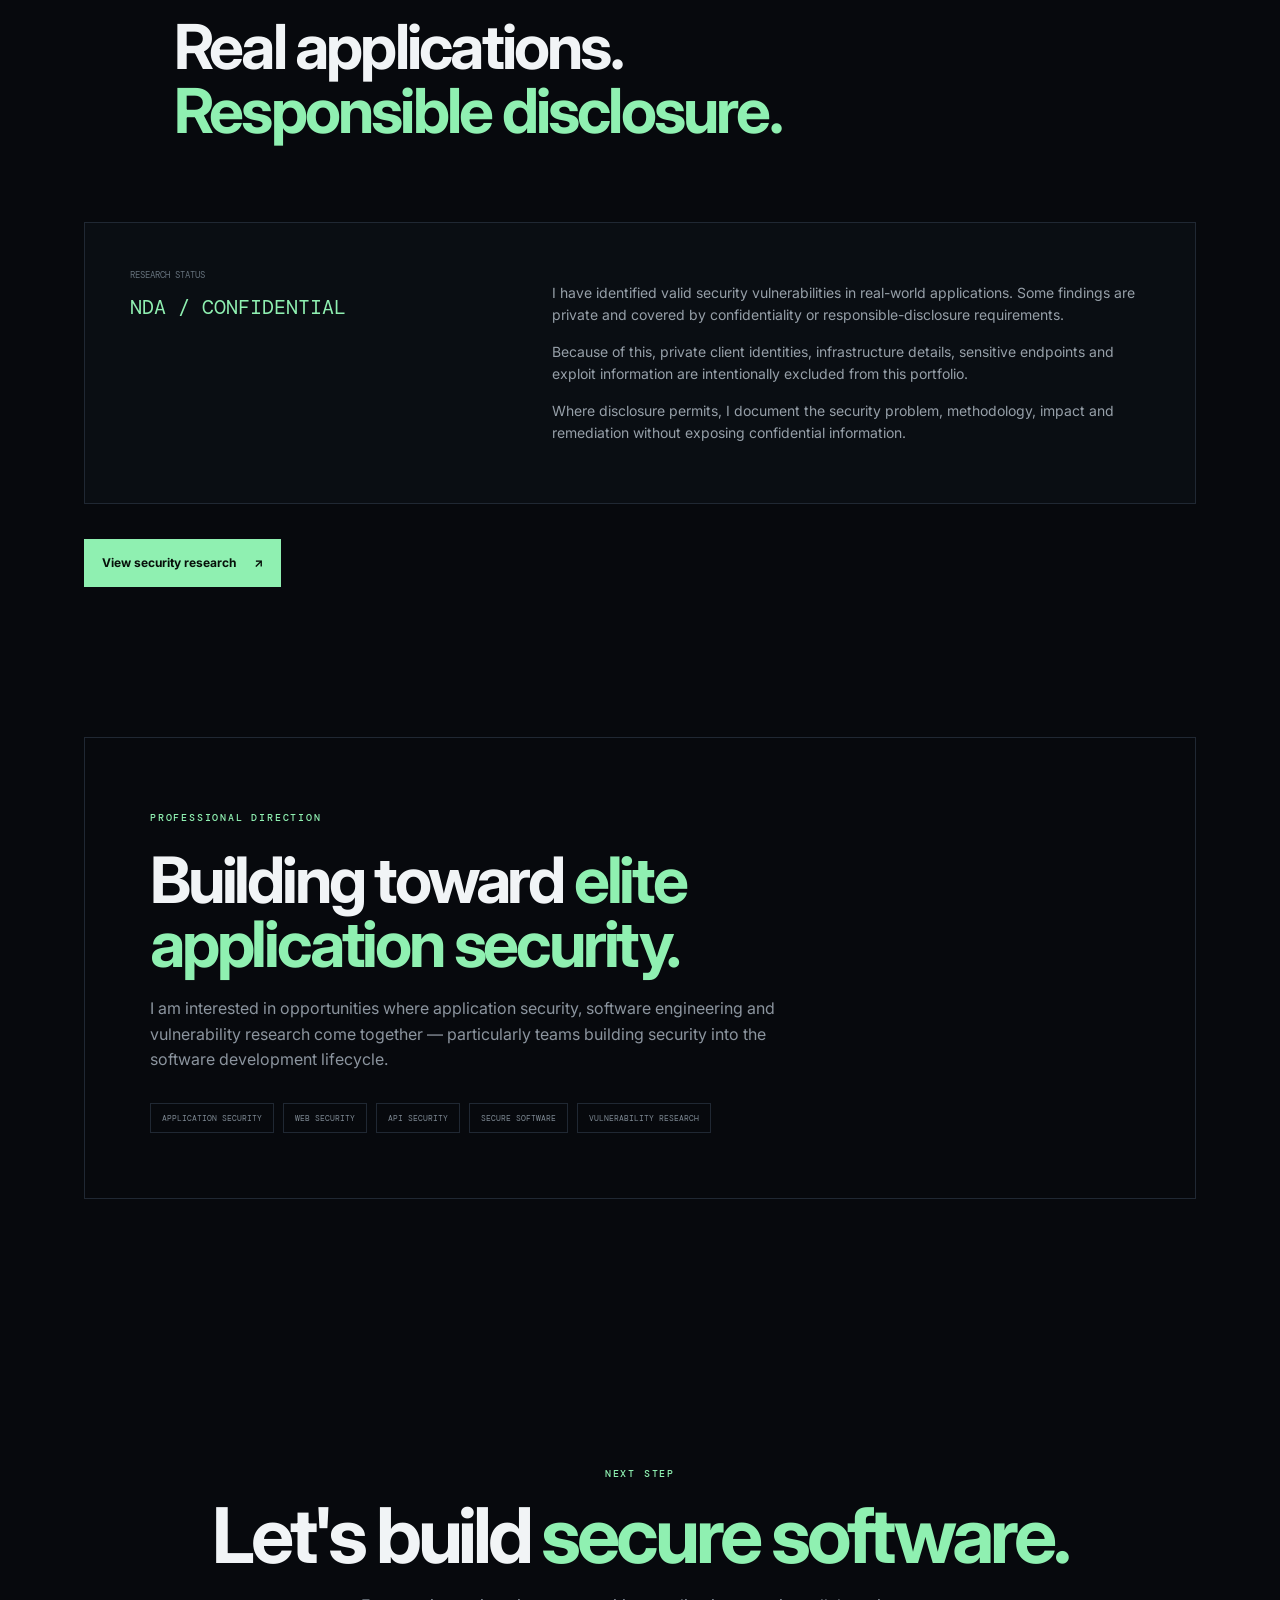
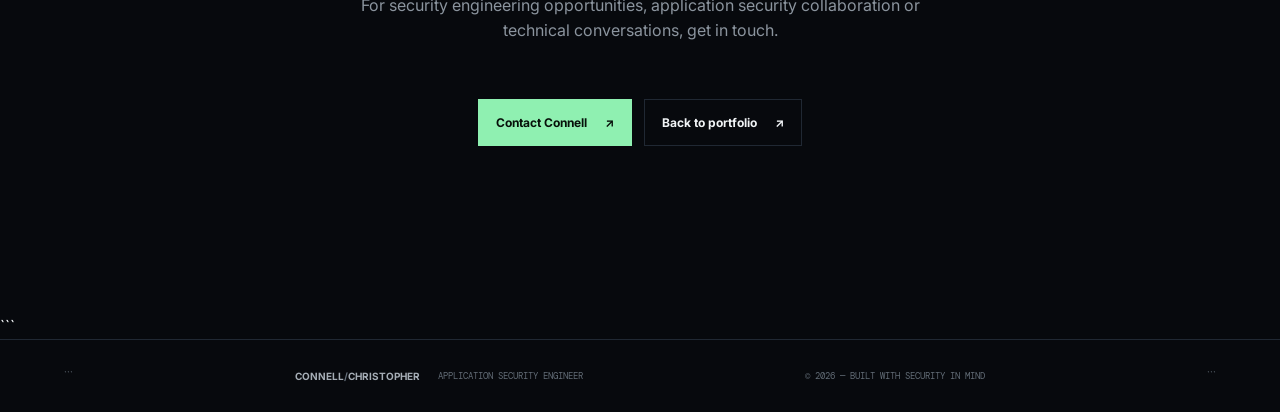
==== commit 0177fd39: "Update index.html" ====
--- a/about/index.html
+++ b/about/index.html
@@ -624,7 +624,189 @@
 
 
 
-<section class="section profile-dark">
+<section id="engineering" class="section engineering-section">
+
+  <div class="section-head reveal">
+    <span class="section-number">04</span>
+
+    <div>
+      <p class="eyebrow">ENGINEERING FOUNDATION</p>
+
+      <h2>
+        Security with an<br>
+        <em>engineering mindset.</em>
+      </h2>
+    </div>
+  </div>
+
+
+  <div class="stack-grid">
+
+    <!-- JAVASCRIPT -->
+    <div class="stack-card reveal">
+      <span class="stack-icon">JS</span>
+
+      <h3>JavaScript</h3>
+
+      <p>
+        Understanding client-side logic, browser behavior,
+        application flows and security-sensitive code.
+      </p>
+
+      <div class="bar">
+        <i style="width:88%"></i>
+      </div>
+    </div>
+
+
+    <!-- SQL -->
+    <div class="stack-card reveal">
+      <span class="stack-icon">SQL</span>
+
+      <h3>SQL</h3>
+
+      <p>
+        Working with data models, queries, injection surfaces
+        and database-backed application behavior.
+      </p>
+
+      <div class="bar">
+        <i style="width:82%"></i>
+      </div>
+    </div>
+
+
+    <!-- HTML -->
+    <div class="stack-card reveal">
+      <span class="stack-icon">HTML</span>
+
+      <h3>HTML</h3>
+
+      <p>
+        Understanding document structure, forms, browser parsing
+        and security-relevant markup behavior.
+      </p>
+
+      <div class="bar">
+        <i style="width:90%"></i>
+      </div>
+    </div>
+
+
+    <!-- HTTP -->
+    <div class="stack-card reveal">
+      <span class="stack-icon">HTTP</span>
+
+      <h3>Web Protocols</h3>
+
+      <p>
+        Requests, responses, headers, cookies, sessions,
+        methods, status codes and application communication.
+      </p>
+
+      <div class="bar">
+        <i style="width:90%"></i>
+      </div>
+    </div>
+
+
+    <!-- LINUX -->
+    <div class="stack-card reveal">
+      <span class="stack-icon">⌘</span>
+
+      <h3>Linux</h3>
+
+      <p>
+        Working in Linux environments for security testing,
+        application analysis, tooling and command-line workflows.
+      </p>
+
+      <div class="bar">
+        <i style="width:78%"></i>
+      </div>
+    </div>
+
+
+    <!-- BASH -->
+    <div class="stack-card reveal">
+      <span class="stack-icon">$_</span>
+
+      <h3>Bash</h3>
+
+      <p>
+        Using shell commands and scripting to automate repetitive
+        security tasks, interact with systems and build workflows.
+      </p>
+
+      <div class="bar">
+        <i style="width:72%"></i>
+      </div>
+    </div>
+
+
+    <!-- APIs -->
+    <div class="stack-card reveal">
+      <span class="stack-icon">API</span>
+
+      <h3>APIs / REST</h3>
+
+      <p>
+        Understanding API architecture, endpoints, request flows,
+        authentication, authorization and backend attack surfaces.
+      </p>
+
+      <div class="bar">
+        <i style="width:84%"></i>
+      </div>
+    </div>
+
+
+    <!-- JSON / YAML -->
+    <div class="stack-card reveal">
+      <span class="stack-icon">{ }</span>
+
+      <h3>JSON / YAML</h3>
+
+      <p>
+        Working with structured data, API requests and responses,
+        configuration files and application data interchange.
+      </p>
+
+      <div class="bar">
+        <i style="width:80%"></i>
+      </div>
+    </div>
+
+  </div>
+
+
+  <div class="engineering-note reveal">
+
+    <span class="eyebrow">SECURE CODING</span>
+
+    <h3>
+      Don't only patch the symptom.<br>
+      Fix the condition that created it.
+    </h3>
+
+    <p>
+      My security work is grounded in understanding how application
+      code behaves, where trust is established, and how security
+      controls can be designed into the development lifecycle.
+    </p>
+
+  </div>
+
+</section>
+
+
+
+
+<!-- SECURITY RESEARCH -->
+
+
+
+<section class="section">
 
 
 
@@ -632,7 +814,7 @@
 
 
 
-&#x20;   <span class="section-number">04</span>
+&#x20;   <span class="section-number">05</span>
 
 
 
@@ -642,7 +824,7 @@
 
 &#x20;     <p class="eyebrow">
 
-&#x20;       ENGINEERING FOUNDATION
+&#x20;       VULNERABILITY RESEARCH
 
 &#x20;     </p>
 
@@ -650,11 +832,11 @@
 
 &#x20;     <h2>
 
-&#x20;       I understand the
+&#x20;       Real applications.
 
 &#x20;       <br>
 
-&#x20;       <em>software behind the attack.</em>
+&#x20;       <em>Responsible disclosure.</em>
 
 &#x20;     </h2>
 
@@ -670,41 +852,27 @@
 
 
 
-&#x20; <div class="technology-grid">
-
-
-
-&#x20;   <div class="technology">
-
-
-
-&#x20;     <span class="technology-icon">
-
-&#x20;       JS
+&#x20; <div class="research-profile">
+
+
+
+&#x20;   <div>
+
+
+
+&#x20;     <span class="research-label mono">
+
+&#x20;       RESEARCH STATUS
 
 &#x20;     </span>
 
 
 
-&#x20;     <div>
-
-
-
-&#x20;       <h3>JavaScript</h3>
-
-
-
-&#x20;       <p>
-
-&#x20;         Understanding client-side logic, browser behavior,
-
-&#x20;         application flows and security-sensitive JavaScript.
-
-&#x20;       </p>
-
-
-
-&#x20;     </div>
+&#x20;     <strong>
+
+&#x20;       NDA / CONFIDENTIAL
+
+&#x20;     </strong>
 
 
 
@@ -714,37 +882,45 @@
 
 
 
-&#x20;   <div class="technology">
-
-
-
-&#x20;     <span class="technology-icon">
-
-&#x20;       SQL
-
-&#x20;     </span>
-
-
-
-&#x20;     <div>
-
-
-
-&#x20;       <h3>SQL</h3>
-
-
-
-&#x20;       <p>
-
-&#x20;         Understanding queries, databases, data relationships
-
-&#x20;         and injection-sensitive application behavior.
-
-&#x20;       </p>
-
-
-
-&#x20;     </div>
+&#x20;   <div>
+
+
+
+&#x20;     <p>
+
+&#x20;       I have identified valid security vulnerabilities in
+
+&#x20;       real-world applications. Some findings are private and
+
+&#x20;       covered by confidentiality or responsible-disclosure
+
+&#x20;       requirements.
+
+&#x20;     </p>
+
+
+
+&#x20;     <p>
+
+&#x20;       Because of this, private client identities, infrastructure
+
+&#x20;       details, sensitive endpoints and exploit information are
+
+&#x20;       intentionally excluded from this portfolio.
+
+&#x20;     </p>
+
+
+
+&#x20;     <p>
+
+&#x20;       Where disclosure permits, I document the security problem,
+
+&#x20;       methodology, impact and remediation without exposing
+
+&#x20;       confidential information.
+
+&#x20;     </p>
 
 
 
@@ -752,39 +928,83 @@
 
 
 
-
-
-&#x20;   <div class="technology">
-
-
-
-&#x20;     <span class="technology-icon">
-
-&#x20;       HTML
-
-&#x20;     </span>
-
-
-
-&#x20;     <div>
-
-
-
-&#x20;       <h3>HTML</h3>
-
-
-
-&#x20;       <p>
-
-&#x20;         Understanding document structure, forms, browser
-
-&#x20;         parsing and security-relevant markup.
-
-&#x20;       </p>
-
-
-
-&#x20;     </div>
+&#x20; </div>
+
+
+
+
+
+&#x20; <a class="button primary" href="../#research">
+
+&#x20;   View security research <span>↗</span>
+
+&#x20; </a>
+
+
+
+</section>
+
+
+
+
+
+<!-- CAREER DIRECTION -->
+
+
+
+<section class="section career-section">
+
+
+
+&#x20; <div class="career-card">
+
+
+
+&#x20;   <span class="eyebrow">
+
+&#x20;     PROFESSIONAL DIRECTION
+
+&#x20;   </span>
+
+
+
+&#x20;   <h2>
+
+&#x20;     Building toward
+
+&#x20;     <em>elite application security.</em>
+
+&#x20;   </h2>
+
+
+
+&#x20;   <p>
+
+&#x20;     I am interested in opportunities where application security,
+
+&#x20;     software engineering and vulnerability research come together
+
+&#x20;     — particularly teams building security into the software
+
+&#x20;     development lifecycle.
+
+&#x20;   </p>
+
+
+
+&#x20;   <div class="career-tags">
+
+
+
+&#x20;     <span>APPLICATION SECURITY</span>
+
+&#x20;     <span>WEB SECURITY</span>
+
+&#x20;     <span>API SECURITY</span>
+
+&#x20;     <span>SECURE SOFTWARE</span>
+
+&#x20;     <span>VULNERABILITY RESEARCH</span>
 
 
 
@@ -792,46 +1012,6 @@
 
 
 
-
-
-&#x20;   <div class="technology">
-
-
-
-&#x20;     <span class="technology-icon">
-
-&#x20;       HTTP
-
-&#x20;     </span>
-
-
-
-&#x20;     <div>
-
-
-
-&#x20;       <h3>HTTP \& Web</h3>
-
-
-
-&#x20;       <p>
-
-&#x20;         Requests, responses, headers, cookies, sessions,
-
-&#x20;         methods, status codes and application communication.
-
-&#x20;       </p>
-
-
-
-&#x20;     </div>
-
-
-
-&#x20;   </div>
-
-
-
 &#x20; </div>
 
 
@@ -842,47 +1022,59 @@
 
 
 
-<!-- SECURITY RESEARCH -->
-
-
-
-<section class="section">
-
-
-
-&#x20; <div class="section-head">
-
-
-
-&#x20;   <span class="section-number">05</span>
-
-
-
-&#x20;   <div>
-
-
-
-&#x20;     <p class="eyebrow">
-
-&#x20;       VULNERABILITY RESEARCH
-
-&#x20;     </p>
-
-
-
-&#x20;     <h2>
-
-&#x20;       Real applications.
-
-&#x20;       <br>
-
-&#x20;       <em>Responsible disclosure.</em>
-
-&#x20;     </h2>
-
-
-
-&#x20;   </div>
+<!-- CTA -->
+
+
+
+<section class="section profile-contact">
+
+
+
+&#x20; <span class="eyebrow">
+
+&#x20;   NEXT STEP
+
+&#x20; </span>
+
+
+
+&#x20; <h2>
+
+&#x20;   Let's build
+
+&#x20;   <em>secure software.</em>
+
+&#x20; </h2>
+
+
+
+&#x20; <p>
+
+&#x20;   For security engineering opportunities, application security
+
+&#x20;   collaboration or technical conversations, get in touch.
+
+&#x20; </p>
+
+
+
+&#x20; <div class="contact-actions">
+
+
+
+&#x20;   <a class="button primary" href="../#contact">
+
+&#x20;     Contact Connell <span>↗</span>
+
+&#x20;   </a>
+
+
+
+&#x20;   <a class="button ghost" href="../">
+
+&#x20;     Back to portfolio <span>↗</span>
+
+&#x20;   </a>
 
 
 
@@ -890,284 +1082,52 @@
 
 
 
-
-
-&#x20; <div class="research-profile">
-
-
-
-&#x20;   <div>
-
-
-
-&#x20;     <span class="research-label mono">
-
-&#x20;       RESEARCH STATUS
-
-&#x20;     </span>
-
-
-
-&#x20;     <strong>
-
-&#x20;       NDA / CONFIDENTIAL
-
-&#x20;     </strong>
-
-
-
-&#x20;   </div>
-
-
-
-
-
-&#x20;   <div>
-
-
-
-&#x20;     <p>
-
-&#x20;       I have identified valid security vulnerabilities in
-
-&#x20;       real-world applications. Some findings are private and
-
-&#x20;       covered by confidentiality or responsible-disclosure
-
-&#x20;       requirements.
-
-&#x20;     </p>
-
-
-
-&#x20;     <p>
-
-&#x20;       Because of this, private client identities, infrastructure
-
-&#x20;       details, sensitive endpoints and exploit information are
-
-&#x20;       intentionally excluded from this portfolio.
-
-&#x20;     </p>
-
-
-
-&#x20;     <p>
-
-&#x20;       Where disclosure permits, I document the security problem,
-
-&#x20;       methodology, impact and remediation without exposing
-
-&#x20;       confidential information.
-
-&#x20;     </p>
-
-
-
-&#x20;   </div>
-
-
-
-&#x20; </div>
-
-
-
-
-
-&#x20; <a class="button primary" href="../#research">
-
-&#x20;   View security research <span>↗</span>
-
-&#x20; </a>
-
-
-
 </section>
 
-
-
-
-
-<!-- CAREER DIRECTION -->
-
-
-
-<section class="section career-section">
-
-
-
-&#x20; <div class="career-card">
-
-
-
-&#x20;   <span class="eyebrow">
-
-&#x20;     PROFESSIONAL DIRECTION
-
-&#x20;   </span>
-
-
-
-&#x20;   <h2>
-
-&#x20;     Building toward
-
-&#x20;     <em>elite application security.</em>
-
-&#x20;   </h2>
-
-
-
-&#x20;   <p>
-
-&#x20;     I am interested in opportunities where application security,
-
-&#x20;     software engineering and vulnerability research come together
-
-&#x20;     — particularly teams building security into the software
-
-&#x20;     development lifecycle.
-
-&#x20;   </p>
-
-
-
-&#x20;   <div class="career-tags">
-
-
-
-&#x20;     <span>APPLICATION SECURITY</span>
-
-&#x20;     <span>WEB SECURITY</span>
-
-&#x20;     <span>API SECURITY</span>
-
-&#x20;     <span>SECURE SOFTWARE</span>
-
-&#x20;     <span>VULNERABILITY RESEARCH</span>
-
-
-
-&#x20;   </div>
-
-
-
-&#x20; </div>
-
-
-
-</section>
-
-
-
-
-
-<!-- CTA -->
-
-
-
-<section class="section profile-contact">
-
-
-
-&#x20; <span class="eyebrow">
-
-&#x20;   NEXT STEP
+```
+
+
+
+&#x20; </main>
+
+
+
+&#x20; <footer class="footer">
+
+
+
+```
+
+<div>
+
+&#x20; <strong>
+
+&#x20;   CONNELL<span class="muted">/</span>CHRISTOPHER
+
+&#x20; </strong>
+
+
+
+&#x20; <span class="mono">
+
+&#x20;   APPLICATION SECURITY ENGINEER
 
 &#x20; </span>
 
-
-
-&#x20; <h2>
-
-&#x20;   Let's build
-
-&#x20;   <em>secure software.</em>
-
-&#x20; </h2>
-
-
-
-&#x20; <p>
-
-&#x20;   For security engineering opportunities, application security
-
-&#x20;   collaboration or technical conversations, get in touch.
-
-&#x20; </p>
-
-
-
-&#x20; <div class="contact-actions">
-
-
-
-&#x20;   <a class="button primary" href="../#contact">
-
-&#x20;     Contact Connell <span>↗</span>
-
-&#x20;   </a>
-
-
-
-&#x20;   <a class="button ghost" href="../">
-
-&#x20;     Back to portfolio <span>↗</span>
-
-&#x20;   </a>
-
-
-
-&#x20; </div>
-
-
-
-</section>
+</div>
+
+
+
+<div class="mono">
+
+&#x20; © 2026 — BUILT WITH SECURITY IN MIND
+
+</div>
 
 ```
 
 
 
-&#x20; </main>
-
-
-
-&#x20; <footer class="footer">
-
-
-
-```
-
-<div>
-
-&#x20; <strong>
-
-&#x20;   CONNELL<span class="muted">/</span>CHRISTOPHER
-
-&#x20; </strong>
-
-
-
-&#x20; <span class="mono">
-
-&#x20;   APPLICATION SECURITY ENGINEER
-
-&#x20; </span>
-
-</div>
-
-
-
-<div class="mono">
-
-&#x20; © 2026 — BUILT WITH SECURITY IN MIND
-
-</div>
-
-```
-
-
-
 &#x20; </footer>
 
 
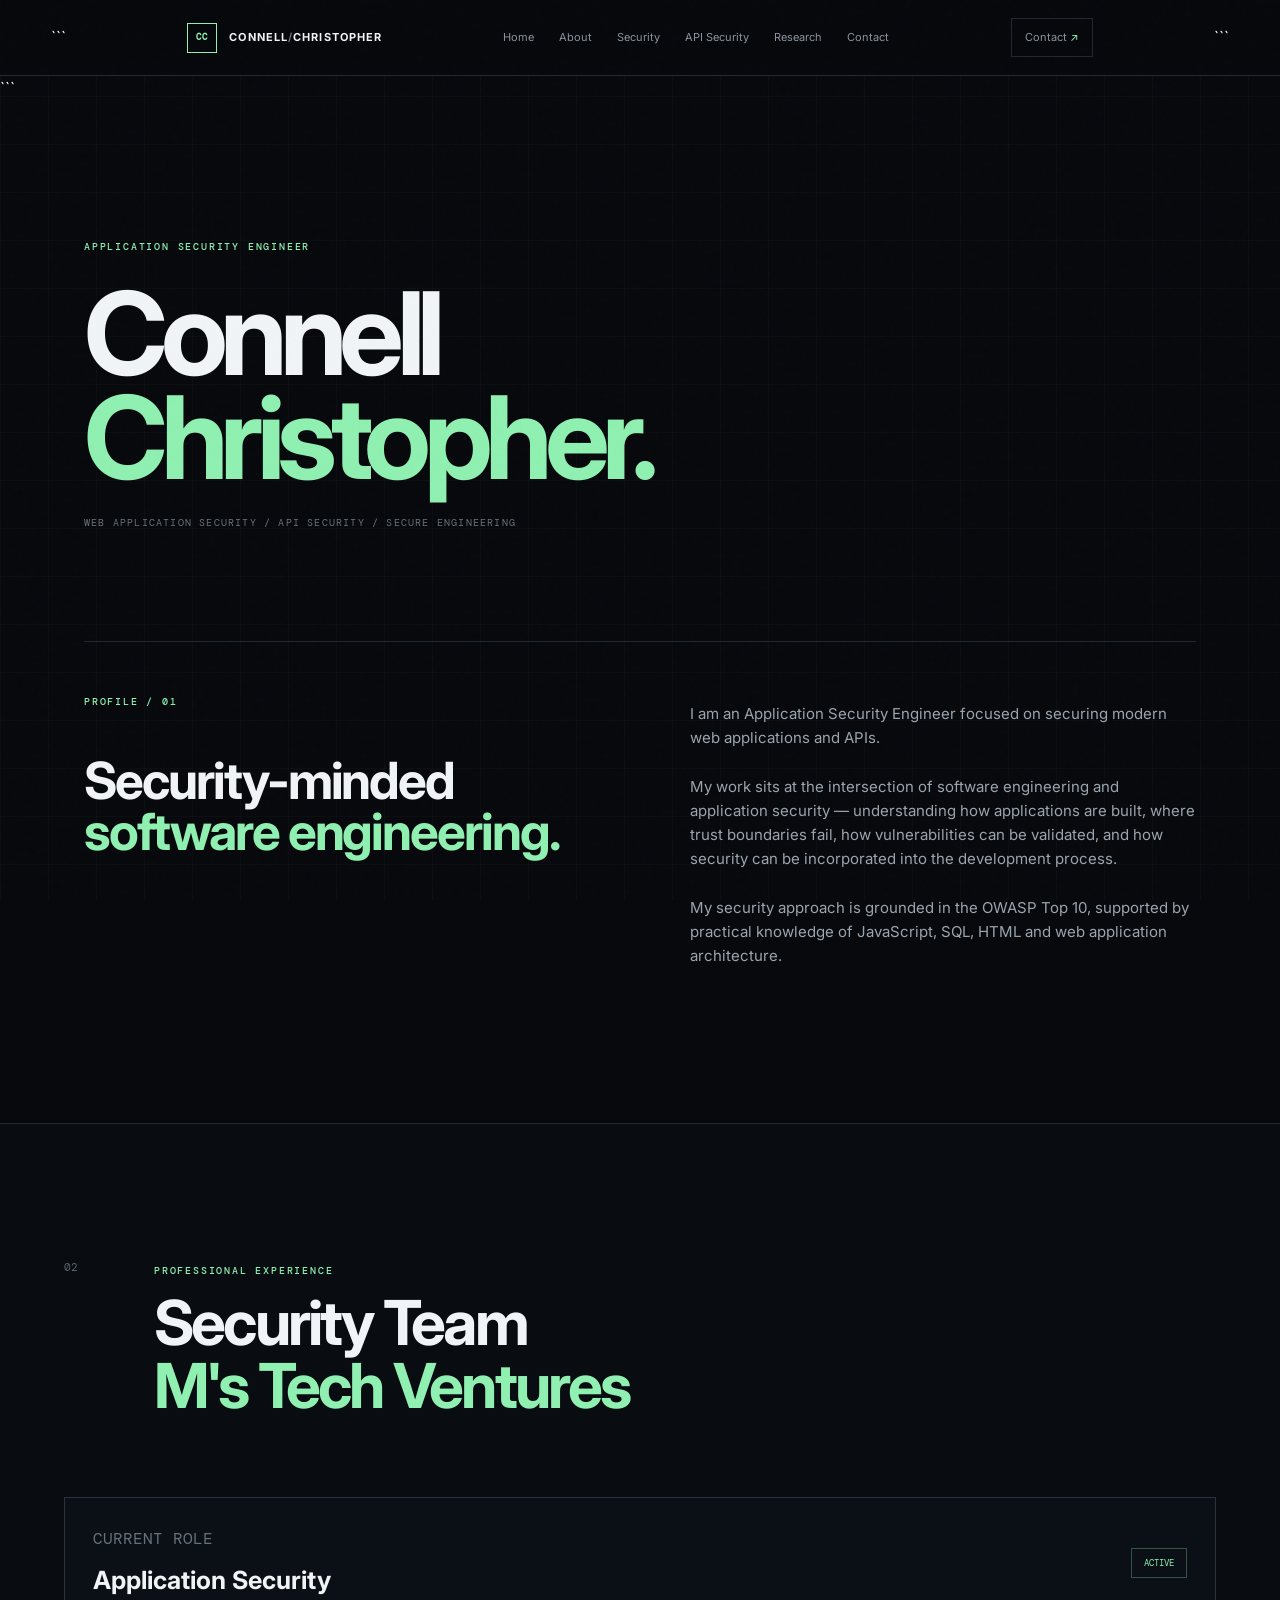
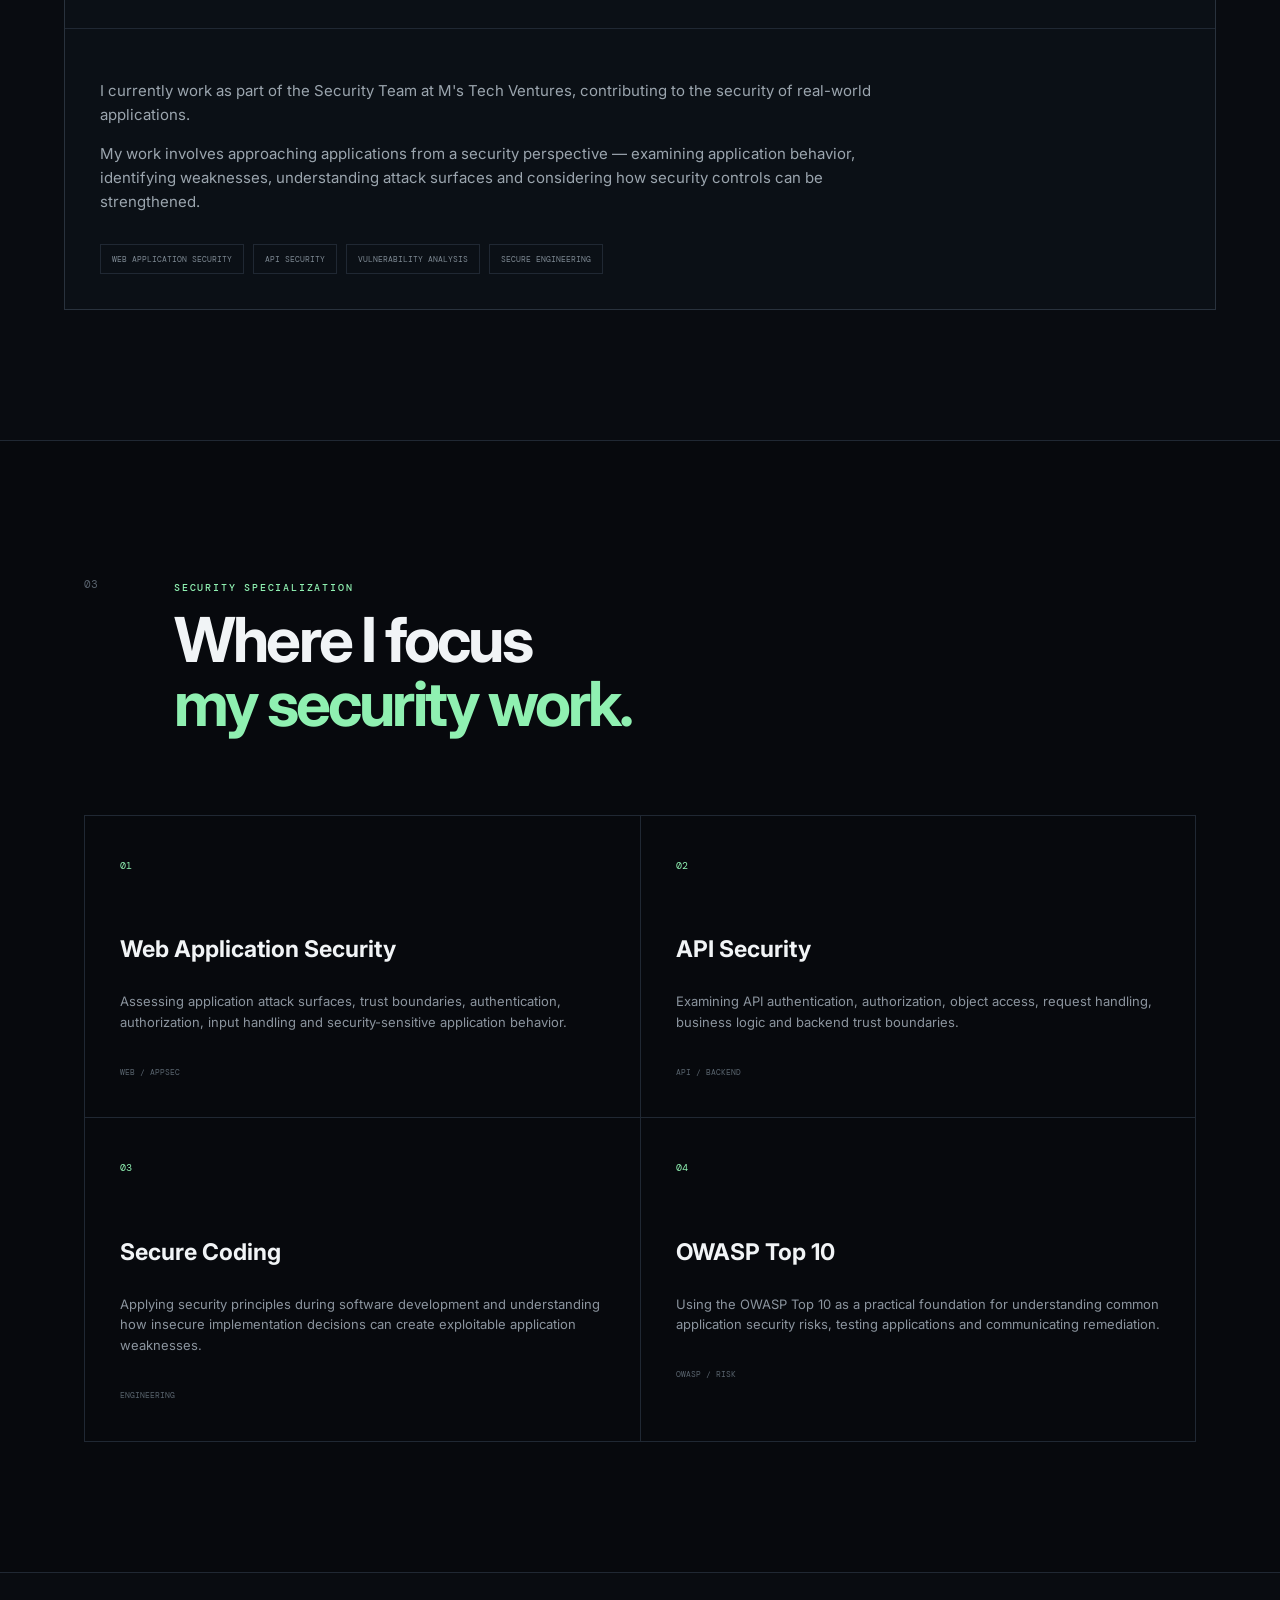
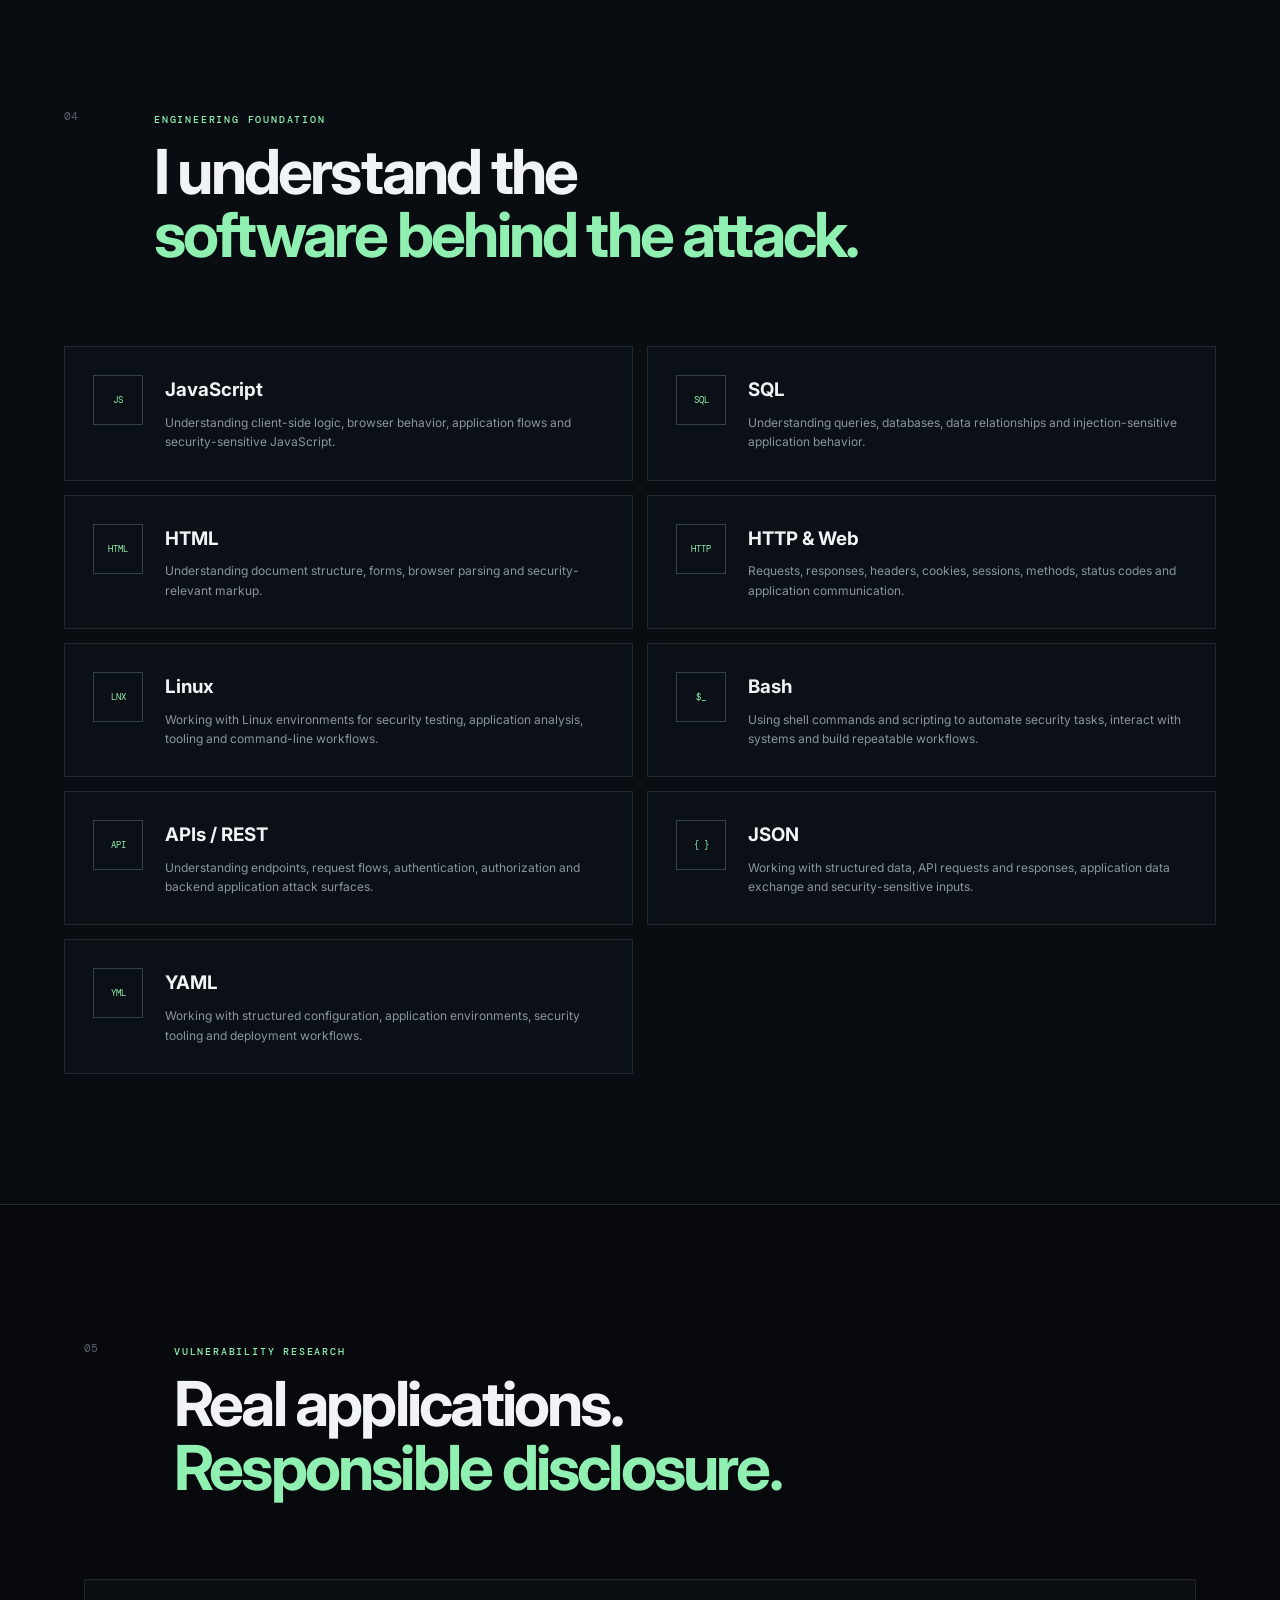
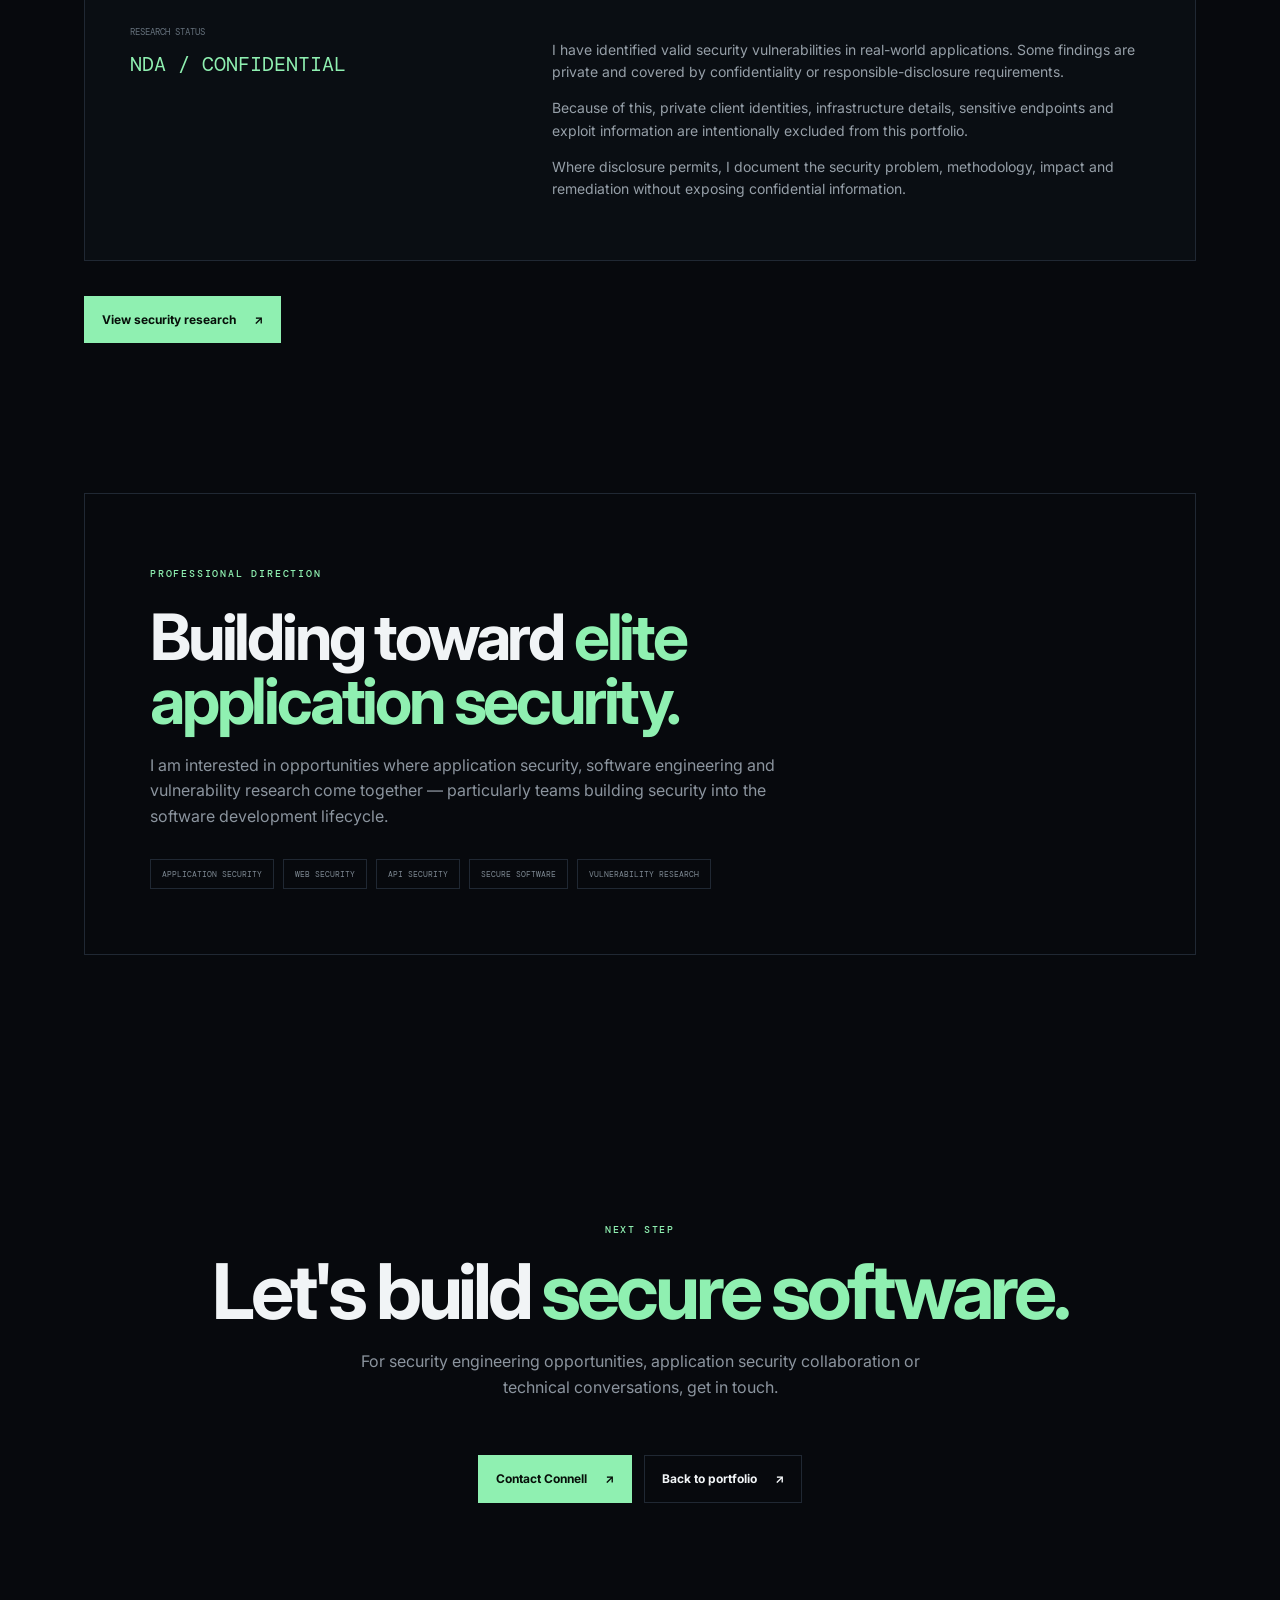
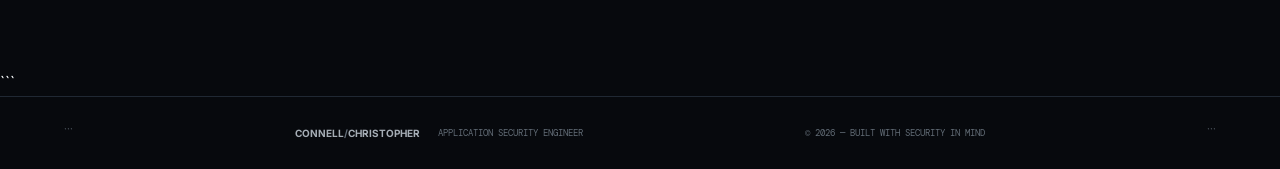
==== commit 60b30cd2: "Update index.html" ====
--- a/about/index.html
+++ b/about/index.html
@@ -624,184 +624,227 @@
 
 
 
-<section id="engineering" class="section engineering-section">
-
-  <div class="section-head reveal">
+<section class="section profile-dark">
+
+  <div class="section-head">
+
     <span class="section-number">04</span>
 
     <div>
-      <p class="eyebrow">ENGINEERING FOUNDATION</p>
+
+      <p class="eyebrow">
+        ENGINEERING FOUNDATION
+      </p>
 
       <h2>
-        Security with an<br>
-        <em>engineering mindset.</em>
+        I understand the
+        <br>
+        <em>software behind the attack.</em>
       </h2>
+
     </div>
+
   </div>
 
 
-  <div class="stack-grid">
+  <div class="technology-grid">
+
 
     <!-- JAVASCRIPT -->
-    <div class="stack-card reveal">
-      <span class="stack-icon">JS</span>
-
-      <h3>JavaScript</h3>
-
-      <p>
-        Understanding client-side logic, browser behavior,
-        application flows and security-sensitive code.
-      </p>
-
-      <div class="bar">
-        <i style="width:88%"></i>
+    <div class="technology">
+
+      <span class="technology-icon">
+        JS
+      </span>
+
+      <div>
+
+        <h3>JavaScript</h3>
+
+        <p>
+          Understanding client-side logic, browser behavior,
+          application flows and security-sensitive JavaScript.
+        </p>
+
       </div>
+
     </div>
 
 
     <!-- SQL -->
-    <div class="stack-card reveal">
-      <span class="stack-icon">SQL</span>
-
-      <h3>SQL</h3>
-
-      <p>
-        Working with data models, queries, injection surfaces
-        and database-backed application behavior.
-      </p>
-
-      <div class="bar">
-        <i style="width:82%"></i>
+    <div class="technology">
+
+      <span class="technology-icon">
+        SQL
+      </span>
+
+      <div>
+
+        <h3>SQL</h3>
+
+        <p>
+          Understanding queries, databases, data relationships
+          and injection-sensitive application behavior.
+        </p>
+
       </div>
+
     </div>
 
 
     <!-- HTML -->
-    <div class="stack-card reveal">
-      <span class="stack-icon">HTML</span>
-
-      <h3>HTML</h3>
-
-      <p>
-        Understanding document structure, forms, browser parsing
-        and security-relevant markup behavior.
-      </p>
-
-      <div class="bar">
-        <i style="width:90%"></i>
+    <div class="technology">
+
+      <span class="technology-icon">
+        HTML
+      </span>
+
+      <div>
+
+        <h3>HTML</h3>
+
+        <p>
+          Understanding document structure, forms, browser
+          parsing and security-relevant markup.
+        </p>
+
       </div>
+
     </div>
 
 
     <!-- HTTP -->
-    <div class="stack-card reveal">
-      <span class="stack-icon">HTTP</span>
-
-      <h3>Web Protocols</h3>
-
-      <p>
-        Requests, responses, headers, cookies, sessions,
-        methods, status codes and application communication.
-      </p>
-
-      <div class="bar">
-        <i style="width:90%"></i>
+    <div class="technology">
+
+      <span class="technology-icon">
+        HTTP
+      </span>
+
+      <div>
+
+        <h3>HTTP &amp; Web</h3>
+
+        <p>
+          Requests, responses, headers, cookies, sessions,
+          methods, status codes and application communication.
+        </p>
+
       </div>
+
     </div>
 
 
     <!-- LINUX -->
-    <div class="stack-card reveal">
-      <span class="stack-icon">⌘</span>
-
-      <h3>Linux</h3>
-
-      <p>
-        Working in Linux environments for security testing,
-        application analysis, tooling and command-line workflows.
-      </p>
-
-      <div class="bar">
-        <i style="width:78%"></i>
+    <div class="technology">
+
+      <span class="technology-icon">
+        LNX
+      </span>
+
+      <div>
+
+        <h3>Linux</h3>
+
+        <p>
+          Working with Linux environments for security testing,
+          application analysis, tooling and command-line workflows.
+        </p>
+
       </div>
+
     </div>
 
 
     <!-- BASH -->
-    <div class="stack-card reveal">
-      <span class="stack-icon">$_</span>
-
-      <h3>Bash</h3>
-
-      <p>
-        Using shell commands and scripting to automate repetitive
-        security tasks, interact with systems and build workflows.
-      </p>
-
-      <div class="bar">
-        <i style="width:72%"></i>
+    <div class="technology">
+
+      <span class="technology-icon">
+        $_
+      </span>
+
+      <div>
+
+        <h3>Bash</h3>
+
+        <p>
+          Using shell commands and scripting to automate security
+          tasks, interact with systems and build repeatable workflows.
+        </p>
+
       </div>
+
     </div>
 
 
     <!-- APIs -->
-    <div class="stack-card reveal">
-      <span class="stack-icon">API</span>
-
-      <h3>APIs / REST</h3>
-
-      <p>
-        Understanding API architecture, endpoints, request flows,
-        authentication, authorization and backend attack surfaces.
-      </p>
-
-      <div class="bar">
-        <i style="width:84%"></i>
+    <div class="technology">
+
+      <span class="technology-icon">
+        API
+      </span>
+
+      <div>
+
+        <h3>APIs / REST</h3>
+
+        <p>
+          Understanding endpoints, request flows, authentication,
+          authorization and backend application attack surfaces.
+        </p>
+
       </div>
+
     </div>
 
 
-    <!-- JSON / YAML -->
-    <div class="stack-card reveal">
-      <span class="stack-icon">{ }</span>
-
-      <h3>JSON / YAML</h3>
-
-      <p>
-        Working with structured data, API requests and responses,
-        configuration files and application data interchange.
-      </p>
-
-      <div class="bar">
-        <i style="width:80%"></i>
+    <!-- JSON -->
+    <div class="technology">
+
+      <span class="technology-icon">
+        { }
+      </span>
+
+      <div>
+
+        <h3>JSON</h3>
+
+        <p>
+          Working with structured data, API requests and responses,
+          application data exchange and security-sensitive inputs.
+        </p>
+
       </div>
+
     </div>
 
+
+    <!-- YAML -->
+    <div class="technology">
+
+      <span class="technology-icon">
+        YML
+      </span>
+
+      <div>
+
+        <h3>YAML</h3>
+
+        <p>
+          Working with structured configuration, application
+          environments, security tooling and deployment workflows.
+        </p>
+
+      </div>
+
+    </div>
+
+
   </div>
 
-
-  <div class="engineering-note reveal">
-
-    <span class="eyebrow">SECURE CODING</span>
-
-    <h3>
-      Don't only patch the symptom.<br>
-      Fix the condition that created it.
-    </h3>
-
-    <p>
-      My security work is grounded in understanding how application
-      code behaves, where trust is established, and how security
-      controls can be designed into the development lifecycle.
-    </p>
-
-  </div>
-
 </section>
 
 
 
-
 <!-- SECURITY RESEARCH -->
 
 
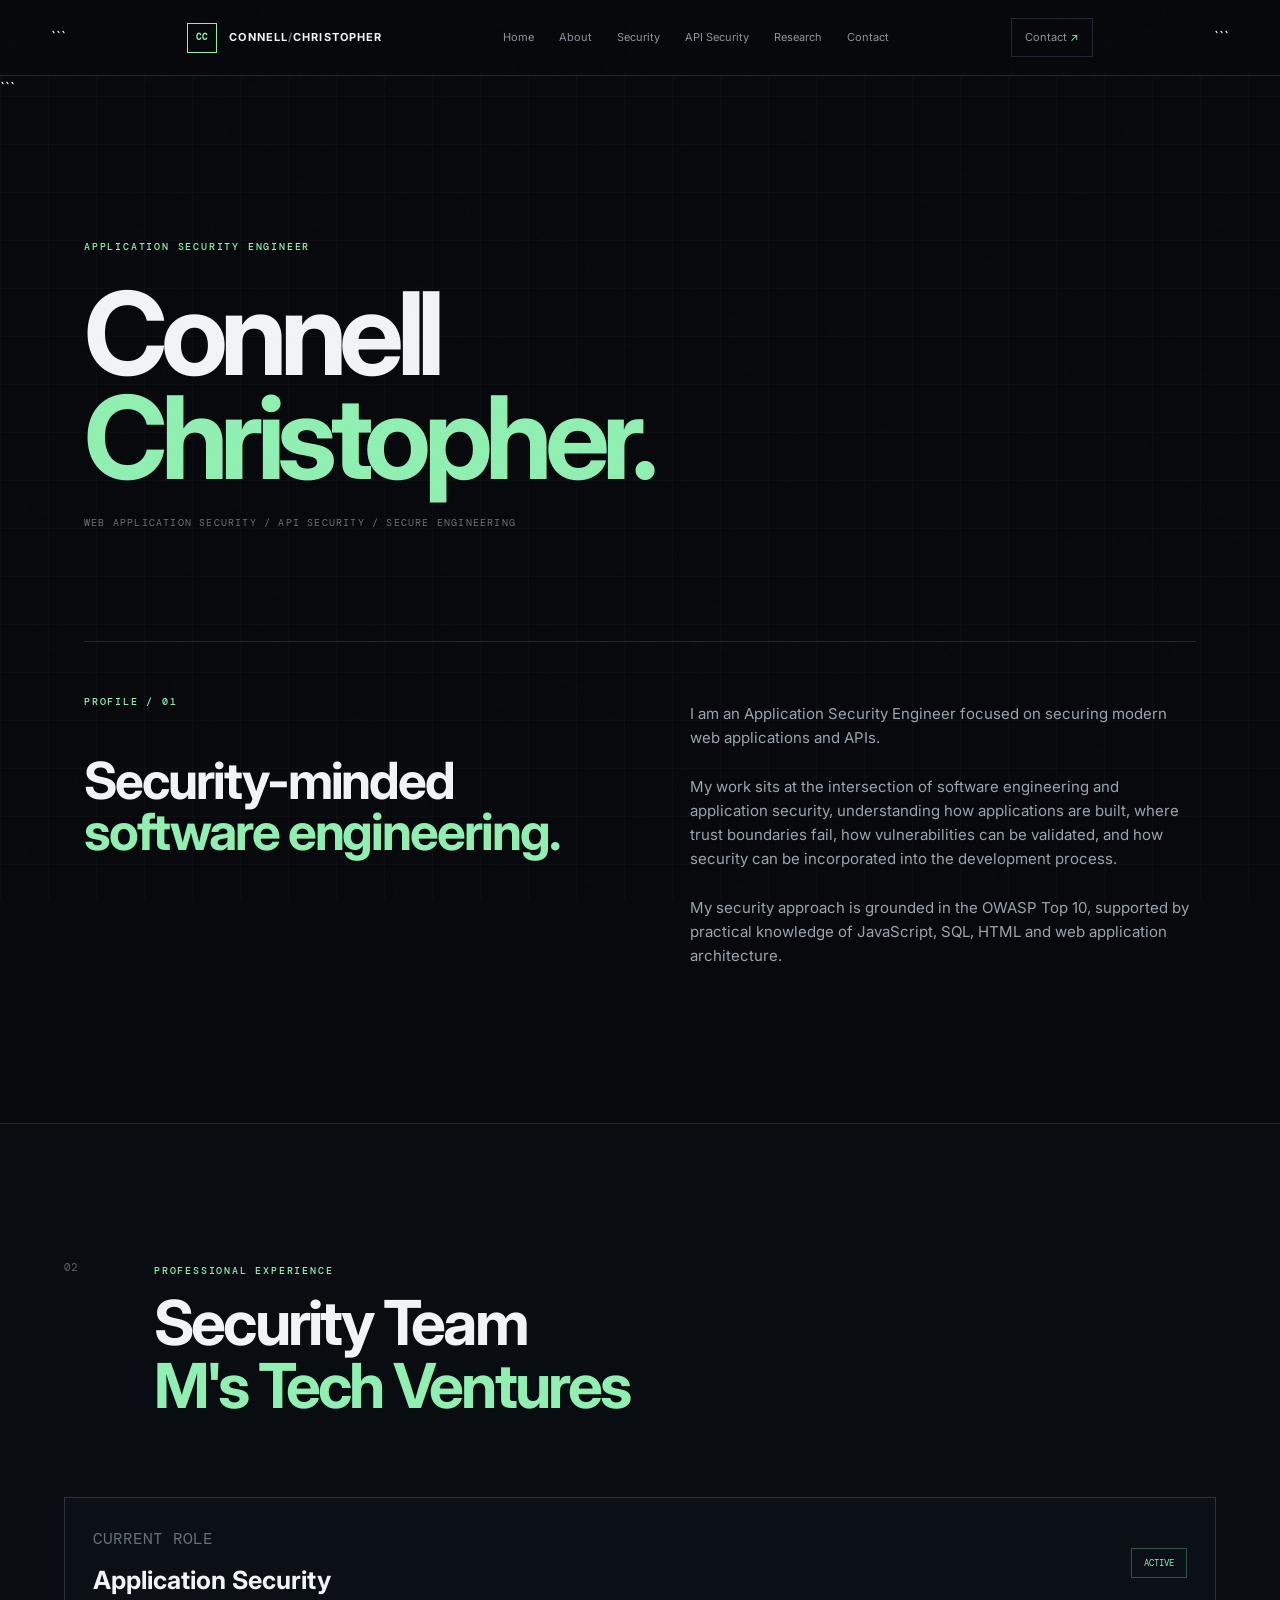
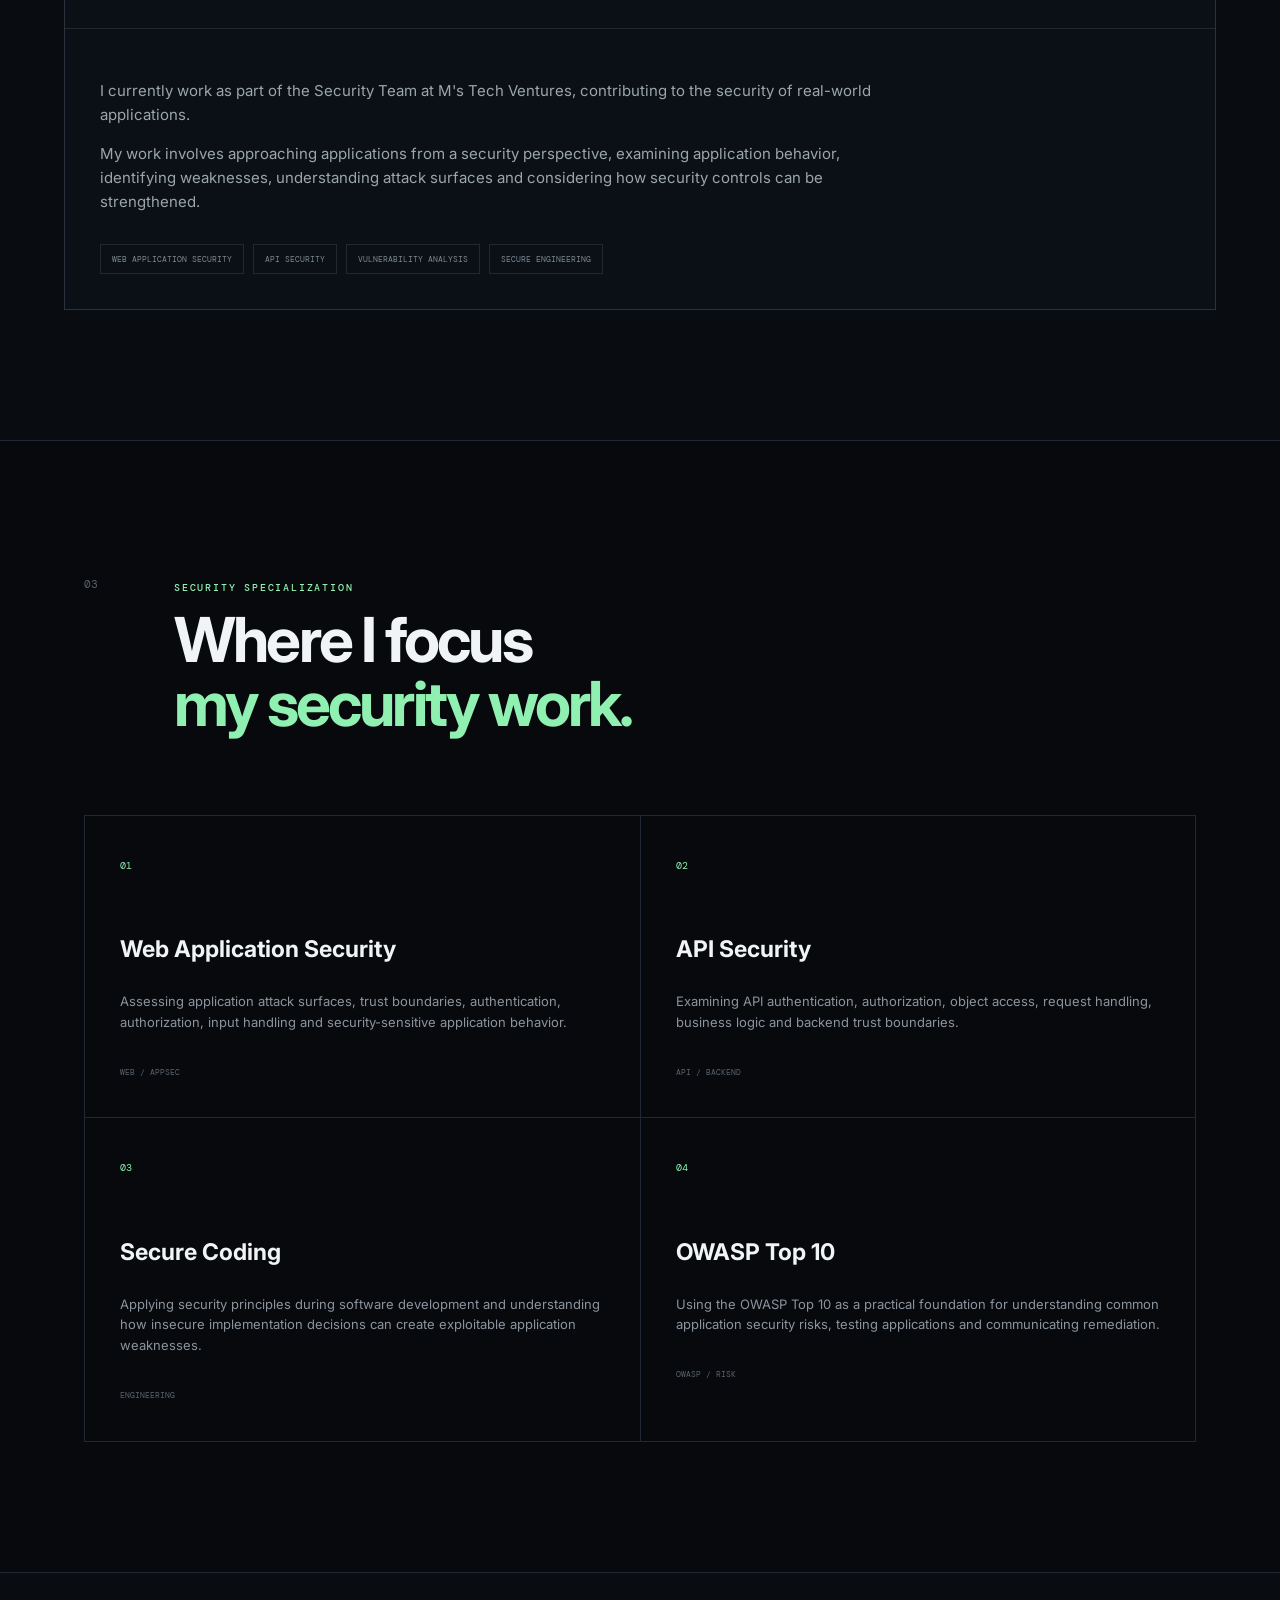
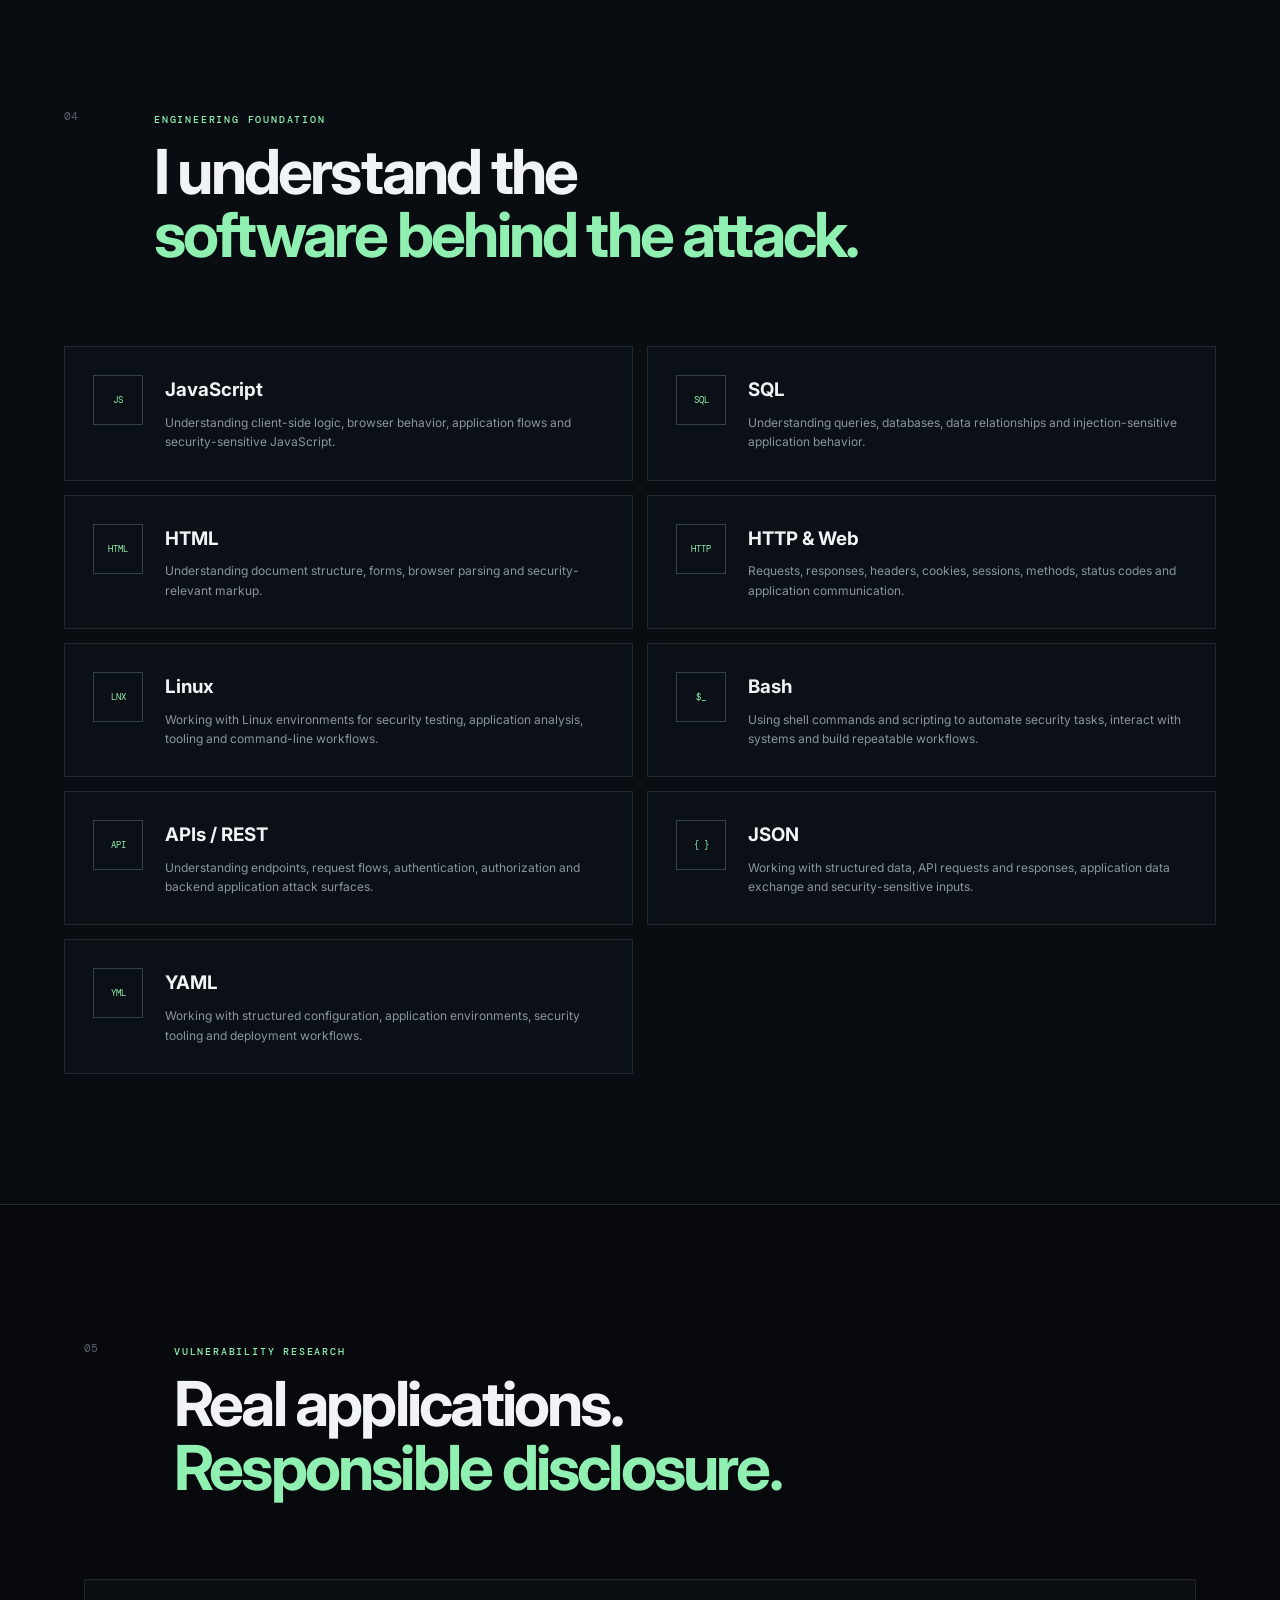
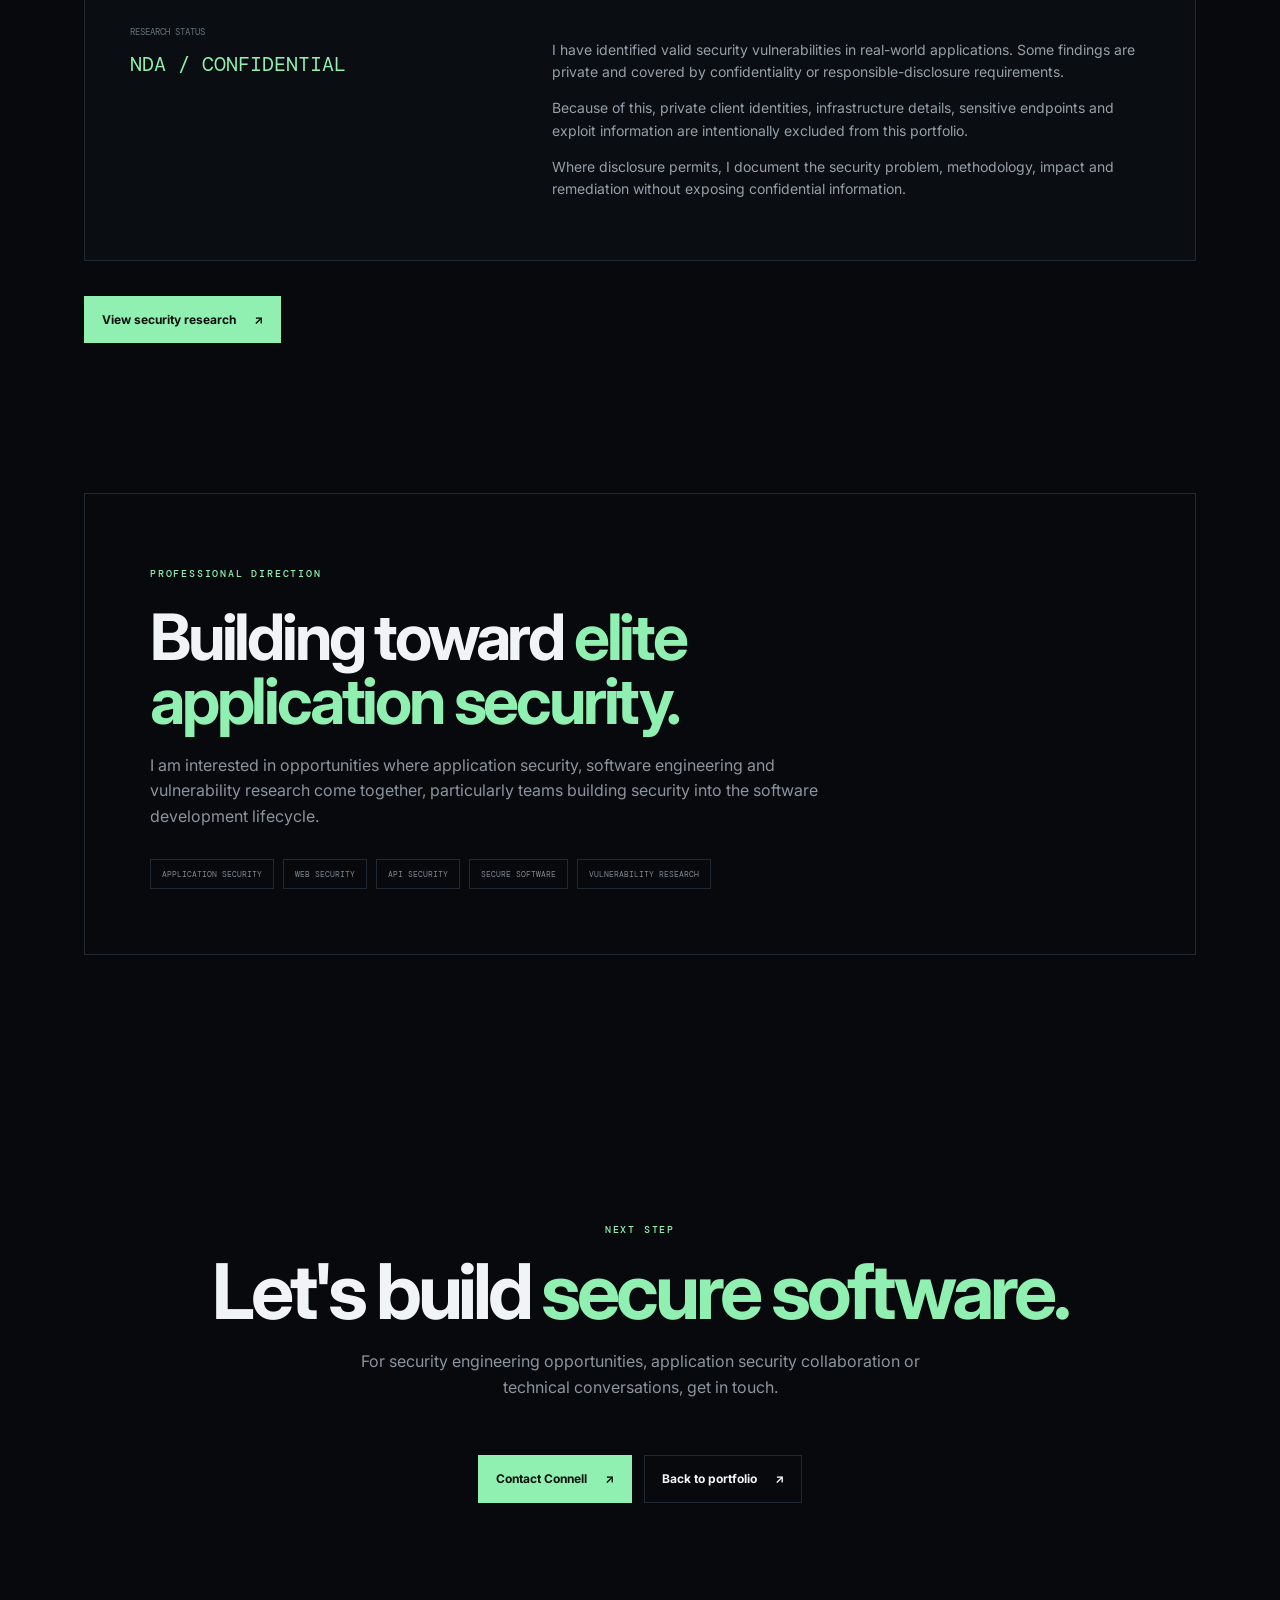
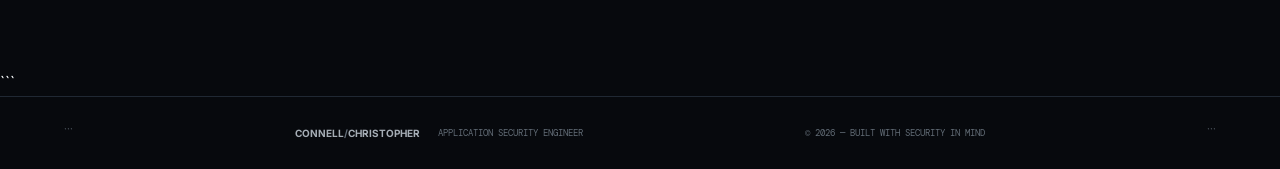
==== commit 47f3fa90: "Update index.html" ====
--- a/about/index.html
+++ b/about/index.html
@@ -194,7 +194,7 @@
 
 &#x20;       My work sits at the intersection of software engineering
 
-&#x20;       and application security — understanding how applications
+&#x20;       and application security, understanding how applications
 
 &#x20;       are built, where trust boundaries fail, how vulnerabilities
 
@@ -348,7 +348,7 @@
 
 &#x20;       My work involves approaching applications from a
 
-&#x20;       security perspective — examining application behavior,
+&#x20;       security perspective, examining application behavior,
 
 &#x20;       identifying weaknesses, understanding attack surfaces
 
@@ -1025,9 +1025,9 @@
 
 &#x20;     I am interested in opportunities where application security,
 
-&#x20;     software engineering and vulnerability research come together
-
-&#x20;     — particularly teams building security into the software
+&#x20;     software engineering and vulnerability research come together,
+
+&#x20;      particularly teams building security into the software
 
 &#x20;     development lifecycle.
 
